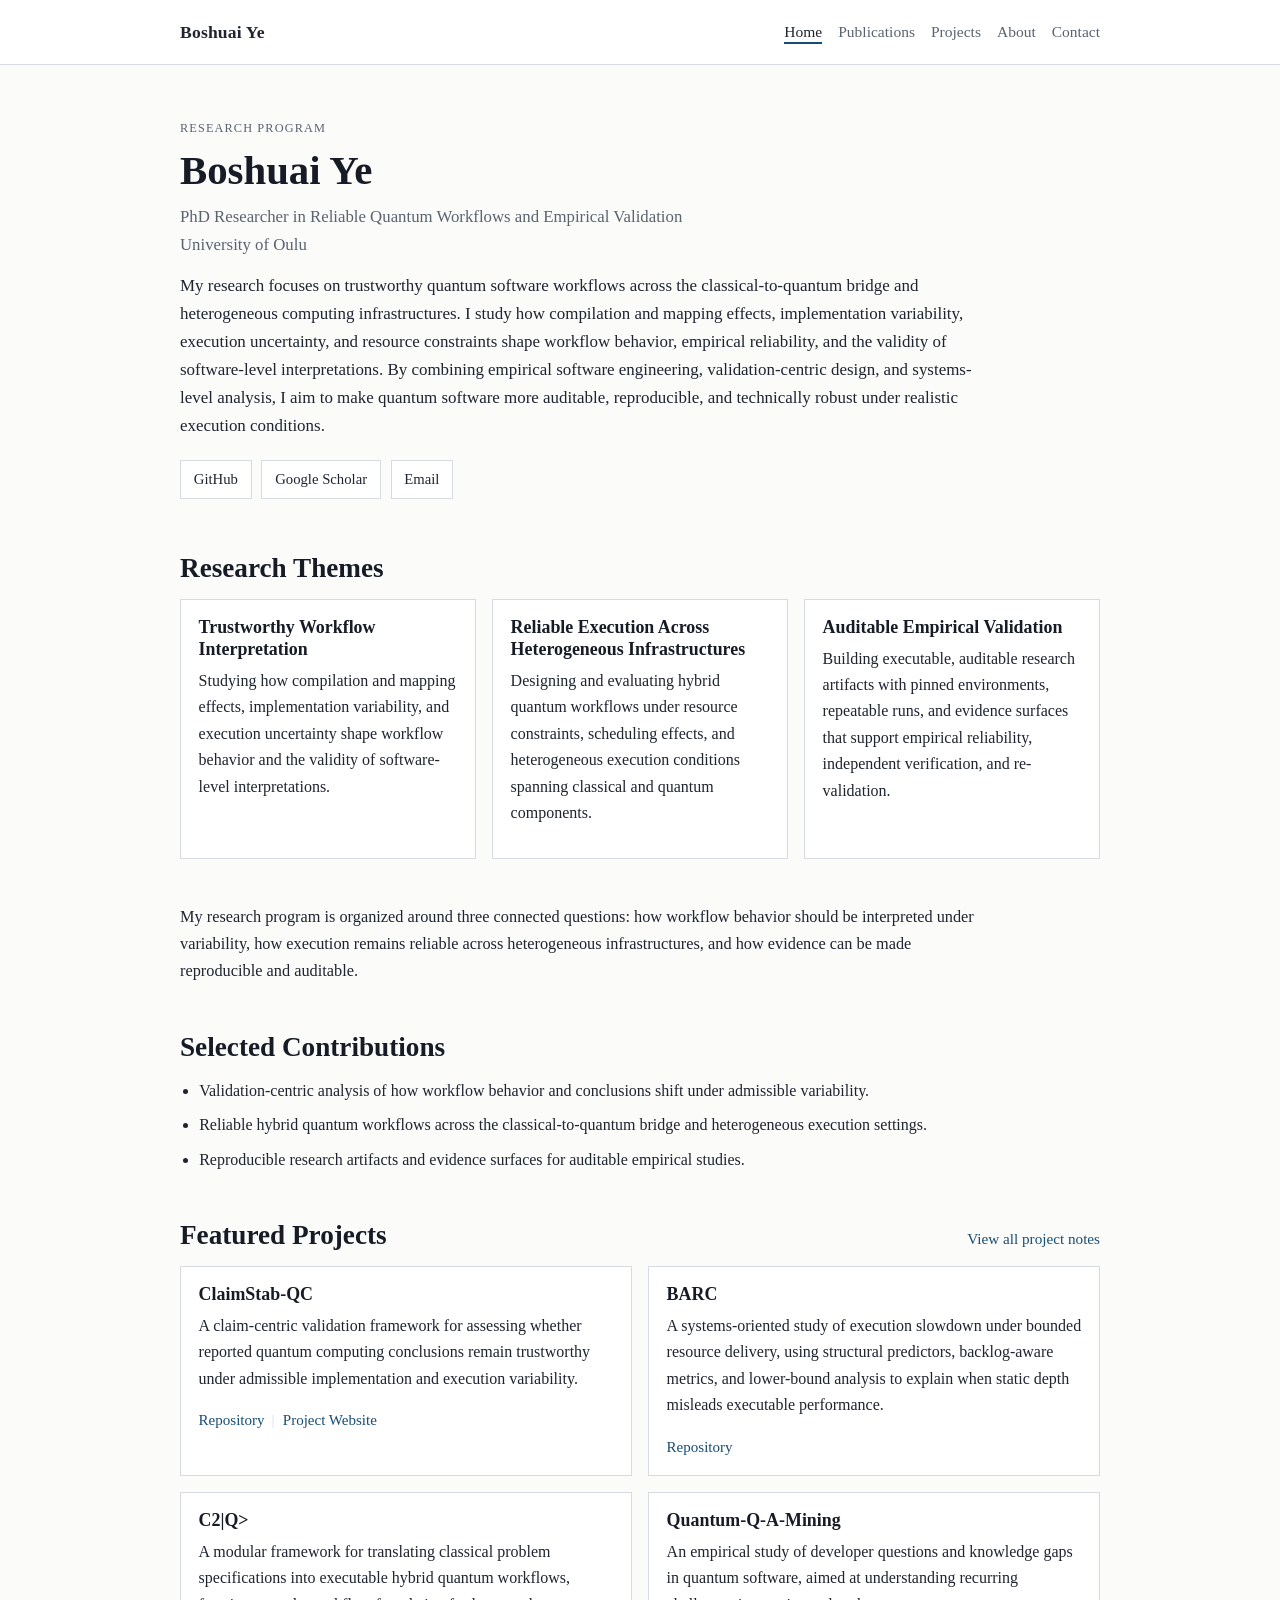
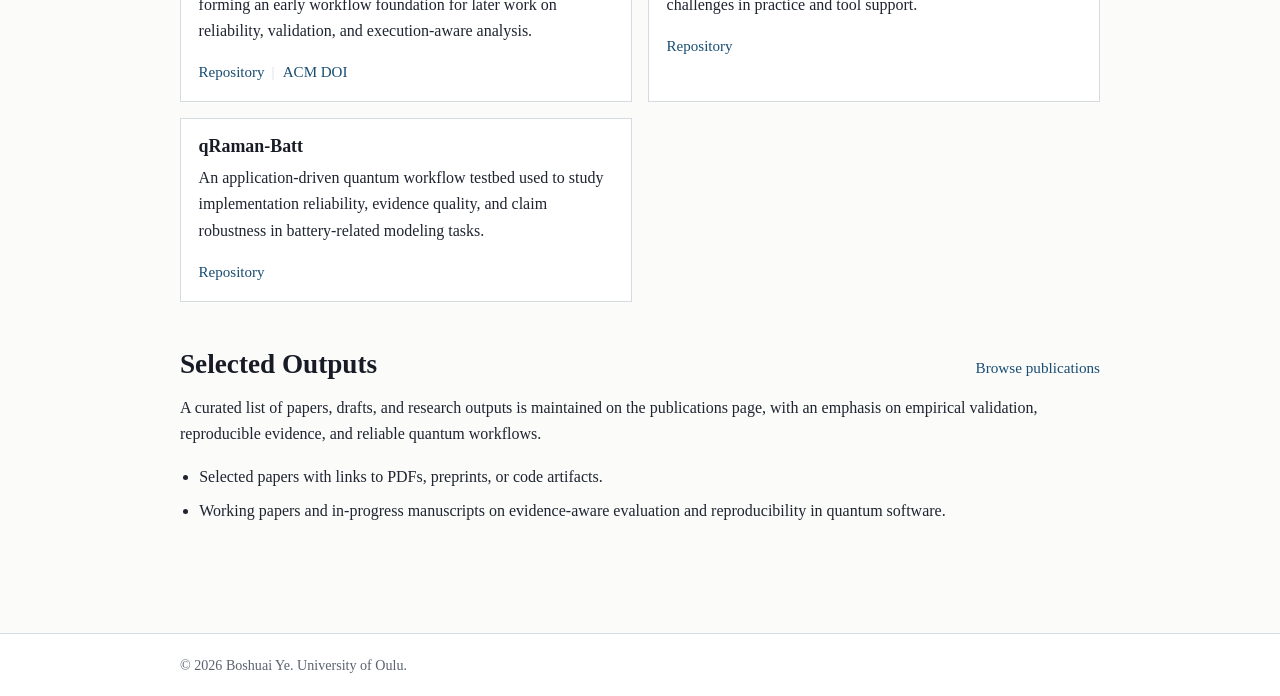
==== index.html @ e2b9b8e4 "Refine research profile and themes" ====
<!DOCTYPE html>
<html lang="en">
<head>
  <meta charset="UTF-8">
  <meta name="viewport" content="width=device-width, initial-scale=1.0">
  <title>Boshuai Ye | Reliable Quantum Workflows and Empirical Validation</title>
  <link rel="stylesheet" href="styles.css">
</head>
<body>
  <header class="site-header">
    <div class="container header-inner">
      <a class="site-name" href="index.html">Boshuai Ye</a>
      <nav aria-label="Main navigation">
        <ul class="nav-list">
          <li><a class="active" href="index.html" aria-current="page">Home</a></li>
          <li><a href="publications.html">Publications</a></li>
          <li><a href="projects.html">Projects</a></li>
          <li><a href="about.html">About</a></li>
          <li><a href="contact.html">Contact</a></li>
        </ul>
      </nav>
    </div>
  </header>

  <main class="container">
    <section class="hero">
      <p class="eyebrow">Research Program</p>
      <h1>Boshuai Ye</h1>
      <p class="subtitle">PhD Researcher in Reliable Quantum Workflows and Empirical Validation<br>University of Oulu</p>
      <p class="hero-intro">
        My research focuses on trustworthy quantum software workflows across the classical-to-quantum
        bridge and heterogeneous computing infrastructures. I study how compilation and mapping effects,
        implementation variability, execution uncertainty, and resource constraints shape workflow
        behavior, empirical reliability, and the validity of software-level interpretations. By combining
        empirical software engineering, validation-centric design, and systems-level analysis, I aim to
        make quantum software more auditable, reproducible, and technically robust under realistic
        execution conditions.
      </p>
      <div class="button-row">
        <a class="button-link" href="https://github.com/Bossy-Ye" target="_blank" rel="noopener noreferrer">GitHub</a>
        <a class="button-link" href="https://scholar.google.com/citations?user=jIF6lpkAAAAJ&amp;hl=en&amp;oi=ao" target="_blank" rel="noopener noreferrer">Google Scholar</a>
        <a class="button-link" href="mailto:boshuai.ye@oulu.fi">Email</a>
      </div>
    </section>

    <section class="section">
      <h2>Research Themes</h2>
      <div class="grid theme-grid">
        <article class="card">
          <h3>Trustworthy Workflow Interpretation</h3>
          <p>Studying how compilation and mapping effects, implementation variability, and execution uncertainty shape workflow behavior and the validity of software-level interpretations.</p>
        </article>
        <article class="card">
          <h3>Reliable Execution Across Heterogeneous Infrastructures</h3>
          <p>Designing and evaluating hybrid quantum workflows under resource constraints, scheduling effects, and heterogeneous execution conditions spanning classical and quantum components.</p>
        </article>
        <article class="card">
          <h3>Auditable Empirical Validation</h3>
          <p>Building executable, auditable research artifacts with pinned environments, repeatable runs, and evidence surfaces that support empirical reliability, independent verification, and re-validation.</p>
        </article>
      </div>
    </section>

    <section class="section">
      <p class="program-sentence">
        My research program is organized around three connected questions: how workflow behavior should be
        interpreted under variability, how execution remains reliable across heterogeneous infrastructures,
        and how evidence can be made reproducible and auditable.
      </p>
    </section>

    <section class="section">
      <h2>Selected Contributions</h2>
      <ul class="simple-list contribution-list">
        <li>Validation-centric analysis of how workflow behavior and conclusions shift under admissible variability.</li>
        <li>Reliable hybrid quantum workflows across the classical-to-quantum bridge and heterogeneous execution settings.</li>
        <li>Reproducible research artifacts and evidence surfaces for auditable empirical studies.</li>
      </ul>
    </section>

    <section class="section">
      <div class="section-head">
        <h2>Featured Projects</h2>
        <a class="text-link" href="projects.html">View all project notes</a>
      </div>
      <div class="grid two-col">
        <article class="card project-card">
          <h3>ClaimStab-QC</h3>
          <p>A claim-centric validation framework for assessing whether reported quantum computing conclusions remain trustworthy under admissible implementation and execution variability.</p>
          <p class="card-links">
            <a href="https://github.com/Bossy-Ye/ClaimStab-QC" target="_blank" rel="noopener noreferrer">Repository</a>
            <a href="https://bossy-ye.github.io/ClaimStab-QC/" target="_blank" rel="noopener noreferrer">Project Website</a>
          </p>
        </article>

        <article class="card project-card">
          <h3>BARC</h3>
          <p>A systems-oriented study of execution slowdown under bounded resource delivery, using structural predictors, backlog-aware metrics, and lower-bound analysis to explain when static depth misleads executable performance.</p>
          <p class="card-links">
            <a href="https://github.com/C2-Q/BARC" target="_blank" rel="noopener noreferrer">Repository</a>
          </p>
        </article>

        <article class="card project-card">
          <h3>C2|Q&gt;</h3>
          <p>A modular framework for translating classical problem specifications into executable hybrid quantum workflows, forming an early workflow foundation for later work on reliability, validation, and execution-aware analysis.</p>
          <p class="card-links">
            <a href="https://github.com/C2-Q/C2Q" target="_blank" rel="noopener noreferrer">Repository</a>
            <a href="https://dl.acm.org/doi/10.1145/3803018" target="_blank" rel="noopener noreferrer">ACM DOI</a>
          </p>
        </article>

        <article class="card project-card">
          <h3>Quantum-Q-A-Mining</h3>
          <p>An empirical study of developer questions and knowledge gaps in quantum software, aimed at understanding recurring challenges in practice and tool support.</p>
          <p class="card-links">
            <a href="https://github.com/Bossy-Ye/Quantum-Q-A-Mining" target="_blank" rel="noopener noreferrer">Repository</a>
          </p>
        </article>

        <article class="card project-card">
          <h3>qRaman-Batt</h3>
          <p>An application-driven quantum workflow testbed used to study implementation reliability, evidence quality, and claim robustness in battery-related modeling tasks.</p>
          <p class="card-links">
            <a href="https://github.com/Bossy-Ye/qRaman-Batt" target="_blank" rel="noopener noreferrer">Repository</a>
          </p>
        </article>
      </div>
    </section>

    <section class="section">
      <div class="section-head">
        <h2>Selected Outputs</h2>
        <a class="text-link" href="publications.html">Browse publications</a>
      </div>
      <p>
        A curated list of papers, drafts, and research outputs is maintained on the publications page, with an emphasis on empirical validation, reproducible evidence, and reliable quantum workflows.
      </p>
      <ul class="simple-list">
        <li>Selected papers with links to PDFs, preprints, or code artifacts.</li>
        <li>Working papers and in-progress manuscripts on evidence-aware evaluation and reproducibility in quantum software.</li>
      </ul>
    </section>
  </main>

  <footer class="site-footer">
    <div class="container">
      <p>&copy; <span id="year">2026</span> Boshuai Ye. University of Oulu.</p>
    </div>
  </footer>
</body>
</html>
---- styles.css ----
:root {
  --background: #fbfbfa;
  --surface: #ffffff;
  --text: #1f2430;
  --muted: #5b6270;
  --line: #d6dbe2;
  --accent: #184d73;
  --accent-soft: #edf3f7;
  --max-width: 920px;
}

*,
*::before,
*::after {
  box-sizing: border-box;
}

html {
  font-size: 16px;
}

body {
  margin: 0;
  font-family: "Palatino Linotype", "Book Antiqua", Palatino, "Times New Roman", serif;
  line-height: 1.65;
  color: var(--text);
  background: var(--background);
}

a {
  color: var(--accent);
  text-decoration: none;
}

a:hover,
a:focus-visible {
  text-decoration: underline;
}

.container {
  width: min(var(--max-width), calc(100% - 3rem));
  margin: 0 auto;
}

.site-header {
  border-bottom: 1px solid var(--line);
  background: var(--surface);
}

.header-inner {
  display: flex;
  align-items: center;
  justify-content: space-between;
  gap: 1rem;
  padding: 1.1rem 0;
}

.site-name {
  font-size: 1.1rem;
  font-weight: 600;
  color: var(--text);
  letter-spacing: 0.01em;
}

.site-name:hover,
.site-name:focus-visible {
  text-decoration: none;
  color: var(--accent);
}

.nav-list {
  display: flex;
  flex-wrap: wrap;
  list-style: none;
  margin: 0;
  padding: 0;
  gap: 1rem;
}

.nav-list a {
  color: var(--muted);
  font-size: 0.97rem;
  padding-bottom: 0.12rem;
  border-bottom: 2px solid transparent;
}

.nav-list a.active {
  color: var(--text);
  border-bottom-color: var(--accent);
}

main {
  padding: 3.3rem 0 4rem;
}

h1,
h2,
h3 {
  margin-top: 0;
  line-height: 1.25;
  color: #171b25;
}

h1 {
  font-size: clamp(2rem, 4vw, 2.55rem);
  margin-bottom: 0.35rem;
}

h2 {
  font-size: clamp(1.35rem, 2.5vw, 1.7rem);
  margin-bottom: 0.9rem;
}

h3 {
  font-size: 1.12rem;
  margin-bottom: 0.45rem;
}

p {
  margin: 0 0 1rem;
}

.hero {
  margin-bottom: 3.2rem;
}

.eyebrow {
  margin-bottom: 0.5rem;
  color: var(--muted);
  text-transform: uppercase;
  letter-spacing: 0.09em;
  font-size: 0.77rem;
}

.subtitle {
  color: var(--muted);
  font-size: 1.05rem;
  margin-bottom: 0.85rem;
}

.hero-intro {
  max-width: 50rem;
  font-size: 1.06rem;
}

.button-row {
  display: flex;
  flex-wrap: wrap;
  gap: 0.6rem;
  margin-top: 1.25rem;
}

.button-link {
  display: inline-block;
  border: 1px solid var(--line);
  color: var(--text);
  background: var(--surface);
  padding: 0.42rem 0.8rem;
  font-size: 0.92rem;
}

.button-link:hover,
.button-link:focus-visible {
  background: var(--accent-soft);
  text-decoration: none;
}

.section {
  margin-bottom: 2.8rem;
}

.section-head {
  display: flex;
  flex-wrap: wrap;
  gap: 0.8rem;
  justify-content: space-between;
  align-items: baseline;
}

.text-link {
  font-size: 0.95rem;
}

.grid {
  display: grid;
  gap: 1rem;
}

.two-col {
  grid-template-columns: repeat(2, minmax(0, 1fr));
}

.theme-grid {
  grid-template-columns: repeat(3, minmax(0, 1fr));
}

.card {
  border: 1px solid var(--line);
  background: var(--surface);
  padding: 1rem 1.1rem;
}

.tag {
  margin-bottom: 0.35rem;
  color: var(--muted);
  text-transform: uppercase;
  letter-spacing: 0.08em;
  font-size: 0.72rem;
}

.card-links {
  margin-bottom: 0;
  font-size: 0.94rem;
}

.card-links a + a::before {
  content: " | ";
  color: var(--line);
  margin: 0 0.28rem 0 0.2rem;
}

.simple-list {
  margin: 0;
  padding-left: 1.2rem;
}

.simple-list li {
  margin-bottom: 0.5rem;
}

.contribution-list {
  max-width: 48rem;
}

.program-sentence {
  max-width: 50rem;
  font-size: 1.02rem;
  color: var(--text);
}

.paper-section {
  margin-bottom: 2.3rem;
}

.paper-list {
  list-style: none;
  margin: 0;
  padding: 0;
}

.paper-list li {
  border-left: 2px solid var(--line);
  padding-left: 0.9rem;
  margin-bottom: 1rem;
}

.paper-meta {
  color: var(--muted);
  font-size: 0.95rem;
}

.keyword-list {
  display: flex;
  flex-wrap: wrap;
  gap: 0.5rem;
  padding: 0;
  margin: 0;
  list-style: none;
}

.keyword-list li {
  border: 1px solid var(--line);
  background: var(--surface);
  padding: 0.24rem 0.55rem;
  color: var(--muted);
  font-size: 0.88rem;
}

.contact-list {
  list-style: none;
  margin: 0;
  padding: 0;
}

.contact-list li {
  border-bottom: 1px solid var(--line);
  padding: 0.65rem 0;
}

.contact-label {
  display: inline-block;
  min-width: 8rem;
  color: var(--muted);
}

.site-footer {
  border-top: 1px solid var(--line);
  padding: 1.2rem 0;
  background: var(--surface);
}

.site-footer p {
  margin: 0;
  color: var(--muted);
  font-size: 0.88rem;
}

@media (max-width: 720px) {
  .container {
    width: min(var(--max-width), calc(100% - 2rem));
  }

  .header-inner {
    align-items: flex-start;
    flex-direction: column;
  }

  .two-col {
    grid-template-columns: 1fr;
  }

  .theme-grid {
    grid-template-columns: 1fr;
  }

  main {
    padding-top: 2.4rem;
  }
}
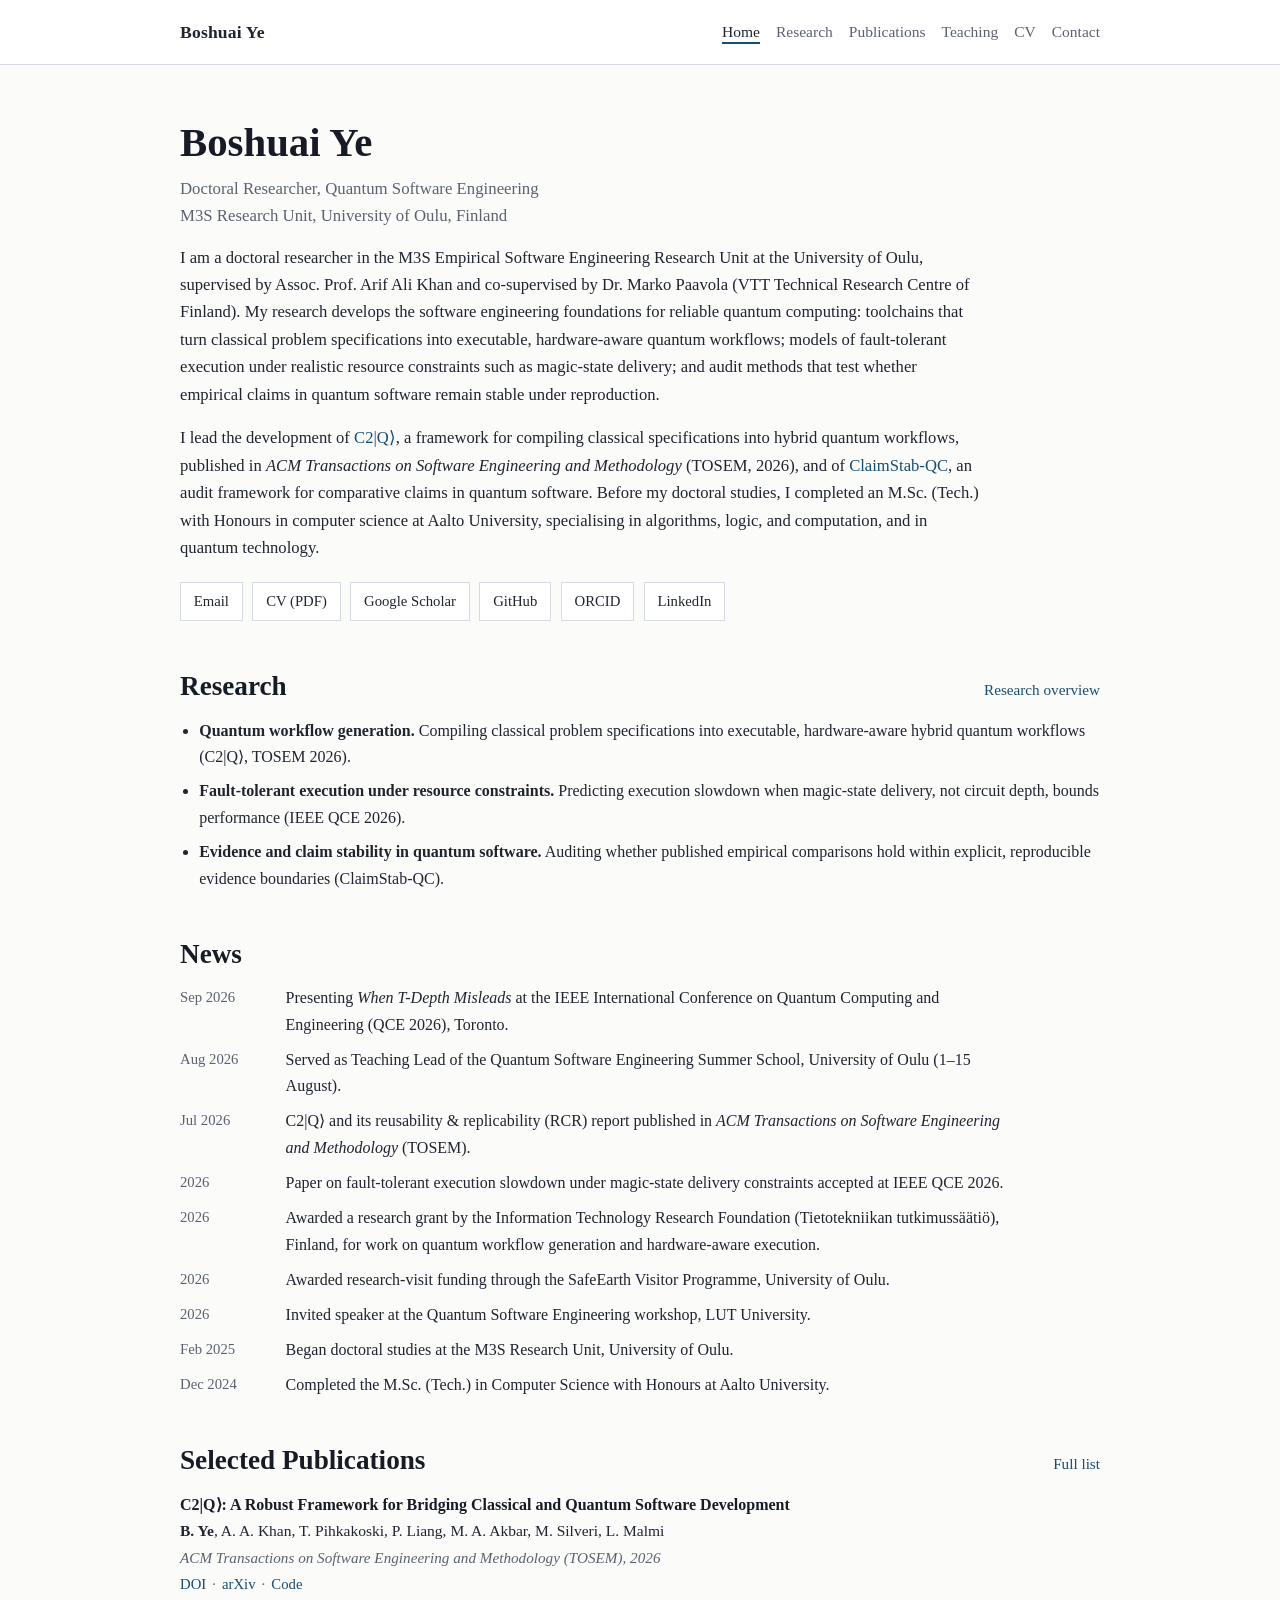
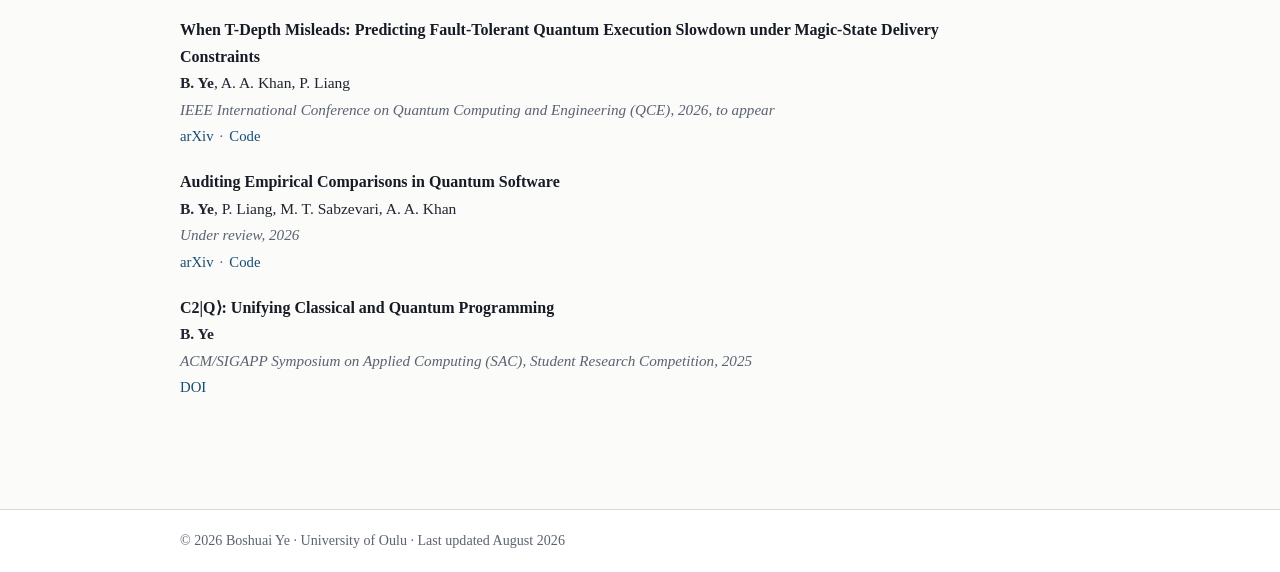
==== commit 1c2fc8bd: "Revise site into academic profile aligned with August 2026 CV - Restructure into Home, Research, Pub" ====
--- a/index.html
+++ b/index.html
@@ -3,8 +3,36 @@
 <head>
   <meta charset="UTF-8">
   <meta name="viewport" content="width=device-width, initial-scale=1.0">
-  <title>Boshuai Ye | Reliable Quantum Workflows and Empirical Validation</title>
+  <title>Boshuai Ye — Quantum Software Engineering, University of Oulu</title>
+  <meta name="description" content="Boshuai Ye is a doctoral researcher in quantum software engineering at the M3S Research Unit, University of Oulu. He works on quantum workflow toolchains, fault-tolerant execution under resource constraints, and empirical claim validation in quantum software.">
+  <link rel="canonical" href="https://bossy-ye.github.io/">
+  <link rel="icon" href="data:image/svg+xml,%3Csvg xmlns='http://www.w3.org/2000/svg' viewBox='0 0 64 64'%3E%3Crect width='64' height='64' rx='10' fill='%23184d73'/%3E%3Ctext x='32' y='43' font-family='Georgia, serif' font-size='28' fill='%23ffffff' text-anchor='middle'%3EBY%3C/text%3E%3C/svg%3E">
+  <meta property="og:title" content="Boshuai Ye — Quantum Software Engineering">
+  <meta property="og:description" content="Doctoral researcher at the University of Oulu working on reliable quantum software workflows, fault-tolerant execution, and empirical claim validation.">
+  <meta property="og:url" content="https://bossy-ye.github.io/">
+  <meta property="og:type" content="profile">
   <link rel="stylesheet" href="styles.css">
+  <script type="application/ld+json">
+  {
+    "@context": "https://schema.org",
+    "@type": "Person",
+    "name": "Boshuai Ye",
+    "jobTitle": "Doctoral Researcher",
+    "affiliation": {
+      "@type": "CollegeOrUniversity",
+      "name": "University of Oulu"
+    },
+    "url": "https://bossy-ye.github.io/",
+    "email": "mailto:boshuai.ye@oulu.fi",
+    "sameAs": [
+      "https://scholar.google.com/citations?user=jIF6lpkAAAAJ",
+      "https://github.com/Bossy-Ye",
+      "https://orcid.org/0009-0000-3480-1234",
+      "https://www.linkedin.com/in/boshuai-ye-b0a739298/",
+      "https://www.researchgate.net/profile/Boshuai-Ye-2"
+    ]
+  }
+  </script>
 </head>
 <body>
   <header class="site-header">
@@ -13,9 +41,10 @@
       <nav aria-label="Main navigation">
         <ul class="nav-list">
           <li><a class="active" href="index.html" aria-current="page">Home</a></li>
+          <li><a href="research.html">Research</a></li>
           <li><a href="publications.html">Publications</a></li>
-          <li><a href="projects.html">Projects</a></li>
-          <li><a href="about.html">About</a></li>
+          <li><a href="teaching.html">Teaching</a></li>
+          <li><a href="cv.html">CV</a></li>
           <li><a href="contact.html">Contact</a></li>
         </ul>
       </nav>
@@ -24,128 +53,120 @@
 
   <main class="container">
     <section class="hero">
-      <p class="eyebrow">Research Program</p>
-      <h1>Boshuai Ye</h1>
-      <p class="subtitle">PhD Researcher in Reliable Quantum Workflows and Empirical Validation<br>University of Oulu</p>
-      <p class="hero-intro">
-        My research focuses on trustworthy quantum software workflows across the classical-to-quantum
-        bridge and heterogeneous computing infrastructures. I study how compilation and mapping effects,
-        implementation variability, execution uncertainty, and resource constraints shape workflow
-        behavior, empirical reliability, and the validity of software-level interpretations. By combining
-        empirical software engineering, validation-centric design, and systems-level analysis, I aim to
-        make quantum software more auditable, reproducible, and technically robust under realistic
-        execution conditions.
-      </p>
-      <div class="button-row">
-        <a class="button-link" href="https://github.com/Bossy-Ye" target="_blank" rel="noopener noreferrer">GitHub</a>
-        <a class="button-link" href="https://scholar.google.com/citations?user=jIF6lpkAAAAJ&amp;hl=en&amp;oi=ao" target="_blank" rel="noopener noreferrer">Google Scholar</a>
-        <a class="button-link" href="mailto:boshuai.ye@oulu.fi">Email</a>
+      <div class="hero-flex">
+        <!-- To add a portrait: place a photo at assets/portrait.jpg and uncomment the line below. -->
+        <!-- <img class="portrait" src="assets/portrait.jpg" alt="Portrait of Boshuai Ye" width="180" height="220"> -->
+        <div class="hero-text">
+          <h1>Boshuai Ye</h1>
+          <p class="subtitle">Doctoral Researcher, Quantum Software Engineering<br>
+          M3S Research Unit, University of Oulu, Finland</p>
+          <p class="hero-intro">
+            I am a doctoral researcher in the M3S Empirical Software Engineering Research Unit at the
+            University of Oulu, supervised by Assoc. Prof. Arif Ali Khan and co-supervised by
+            Dr. Marko Paavola (VTT Technical Research Centre of Finland). My research develops the
+            software engineering foundations for reliable quantum computing: toolchains that turn
+            classical problem specifications into executable, hardware-aware quantum workflows;
+            models of fault-tolerant execution under realistic resource constraints such as
+            magic-state delivery; and audit methods that test whether empirical claims in quantum
+            software remain stable under reproduction.
+          </p>
+          <p class="hero-intro">
+            I lead the development of <a href="https://github.com/C2-Q/C2Q" target="_blank" rel="noopener noreferrer">C2|Q⟩</a>,
+            a framework for compiling classical specifications into hybrid quantum workflows, published in
+            <em>ACM Transactions on Software Engineering and Methodology</em> (TOSEM, 2026), and of
+            <a href="https://github.com/Bossy-Ye/ClaimStab-QC" target="_blank" rel="noopener noreferrer">ClaimStab-QC</a>,
+            an audit framework for comparative claims in quantum software. Before my doctoral studies,
+            I completed an M.Sc. (Tech.) with Honours in computer science at Aalto University,
+            specialising in algorithms, logic, and computation, and in quantum technology.
+          </p>
+          <div class="button-row">
+            <a class="button-link" href="mailto:boshuai.ye@oulu.fi">Email</a>
+            <a class="button-link" href="assets/boshuai-ye-cv.pdf">CV (PDF)</a>
+            <a class="button-link" href="https://scholar.google.com/citations?user=jIF6lpkAAAAJ" target="_blank" rel="noopener noreferrer">Google Scholar</a>
+            <a class="button-link" href="https://github.com/Bossy-Ye" target="_blank" rel="noopener noreferrer">GitHub</a>
+            <a class="button-link" href="https://orcid.org/0009-0000-3480-1234" target="_blank" rel="noopener noreferrer">ORCID</a>
+            <a class="button-link" href="https://www.linkedin.com/in/boshuai-ye-b0a739298/" target="_blank" rel="noopener noreferrer">LinkedIn</a>
+          </div>
+        </div>
       </div>
     </section>
 
     <section class="section">
-      <h2>Research Themes</h2>
-      <div class="grid theme-grid">
-        <article class="card">
-          <h3>Trustworthy Workflow Interpretation</h3>
-          <p>Studying how compilation and mapping effects, implementation variability, and execution uncertainty shape workflow behavior and the validity of software-level interpretations.</p>
-        </article>
-        <article class="card">
-          <h3>Reliable Execution Across Heterogeneous Infrastructures</h3>
-          <p>Designing and evaluating hybrid quantum workflows under resource constraints, scheduling effects, and heterogeneous execution conditions spanning classical and quantum components.</p>
-        </article>
-        <article class="card">
-          <h3>Auditable Empirical Validation</h3>
-          <p>Building executable, auditable research artifacts with pinned environments, repeatable runs, and evidence surfaces that support empirical reliability, independent verification, and re-validation.</p>
-        </article>
+      <div class="section-head">
+        <h2>Research</h2>
+        <a class="text-link" href="research.html">Research overview</a>
       </div>
+      <ul class="simple-list">
+        <li><strong>Quantum workflow generation.</strong> Compiling classical problem specifications into executable, hardware-aware hybrid quantum workflows (C2|Q⟩, TOSEM 2026).</li>
+        <li><strong>Fault-tolerant execution under resource constraints.</strong> Predicting execution slowdown when magic-state delivery, not circuit depth, bounds performance (IEEE QCE 2026).</li>
+        <li><strong>Evidence and claim stability in quantum software.</strong> Auditing whether published empirical comparisons hold within explicit, reproducible evidence boundaries (ClaimStab-QC).</li>
+      </ul>
     </section>
 
     <section class="section">
-      <p class="program-sentence">
-        My research program is organized around three connected questions: how workflow behavior should be
-        interpreted under variability, how execution remains reliable across heterogeneous infrastructures,
-        and how evidence can be made reproducible and auditable.
-      </p>
-    </section>
-
-    <section class="section">
-      <h2>Selected Contributions</h2>
-      <ul class="simple-list contribution-list">
-        <li>Validation-centric analysis of how workflow behavior and conclusions shift under admissible variability.</li>
-        <li>Reliable hybrid quantum workflows across the classical-to-quantum bridge and heterogeneous execution settings.</li>
-        <li>Reproducible research artifacts and evidence surfaces for auditable empirical studies.</li>
+      <h2>News</h2>
+      <ul class="news-list">
+        <li><span class="news-date">Sep 2026</span> Presenting <em>When T-Depth Misleads</em> at the IEEE International Conference on Quantum Computing and Engineering (QCE 2026), Toronto.</li>
+        <li><span class="news-date">Aug 2026</span> Served as Teaching Lead of the Quantum Software Engineering Summer School, University of Oulu (1–15 August).</li>
+        <li><span class="news-date">Jul 2026</span> C2|Q⟩ and its reusability &amp; replicability (RCR) report published in <em>ACM Transactions on Software Engineering and Methodology</em> (TOSEM).</li>
+        <li><span class="news-date">2026</span> Paper on fault-tolerant execution slowdown under magic-state delivery constraints accepted at IEEE QCE 2026.</li>
+        <li><span class="news-date">2026</span> Awarded a research grant by the Information Technology Research Foundation (Tietotekniikan tutkimussäätiö), Finland, for work on quantum workflow generation and hardware-aware execution.</li>
+        <li><span class="news-date">2026</span> Awarded research-visit funding through the SafeEarth Visitor Programme, University of Oulu.</li>
+        <li><span class="news-date">2026</span> Invited speaker at the Quantum Software Engineering workshop, LUT University.</li>
+        <li><span class="news-date">Feb 2025</span> Began doctoral studies at the M3S Research Unit, University of Oulu.</li>
+        <li><span class="news-date">Dec 2024</span> Completed the M.Sc. (Tech.) in Computer Science with Honours at Aalto University.</li>
       </ul>
     </section>
 
     <section class="section">
       <div class="section-head">
-        <h2>Featured Projects</h2>
-        <a class="text-link" href="projects.html">View all project notes</a>
+        <h2>Selected Publications</h2>
+        <a class="text-link" href="publications.html">Full list</a>
       </div>
-      <div class="grid two-col">
-        <article class="card project-card">
-          <h3>ClaimStab-QC</h3>
-          <p>A claim-centric validation framework for assessing whether reported quantum computing conclusions remain trustworthy under admissible implementation and execution variability.</p>
-          <p class="card-links">
-            <a href="https://github.com/Bossy-Ye/ClaimStab-QC" target="_blank" rel="noopener noreferrer">Repository</a>
-            <a href="https://bossy-ye.github.io/ClaimStab-QC/" target="_blank" rel="noopener noreferrer">Project Website</a>
-          </p>
-        </article>
-
-        <article class="card project-card">
-          <h3>BARC</h3>
-          <p>A systems-oriented study of execution slowdown under bounded resource delivery, using structural predictors, backlog-aware metrics, and lower-bound analysis to explain when static depth misleads executable performance.</p>
-          <p class="card-links">
-            <a href="https://github.com/C2-Q/BARC" target="_blank" rel="noopener noreferrer">Repository</a>
-          </p>
-        </article>
-
-        <article class="card project-card">
-          <h3>C2|Q&gt;</h3>
-          <p>A modular framework for translating classical problem specifications into executable hybrid quantum workflows, forming an early workflow foundation for later work on reliability, validation, and execution-aware analysis.</p>
-          <p class="card-links">
-            <a href="https://github.com/C2-Q/C2Q" target="_blank" rel="noopener noreferrer">Repository</a>
-            <a href="https://dl.acm.org/doi/10.1145/3803018" target="_blank" rel="noopener noreferrer">ACM DOI</a>
-          </p>
-        </article>
-
-        <article class="card project-card">
-          <h3>Quantum-Q-A-Mining</h3>
-          <p>An empirical study of developer questions and knowledge gaps in quantum software, aimed at understanding recurring challenges in practice and tool support.</p>
-          <p class="card-links">
-            <a href="https://github.com/Bossy-Ye/Quantum-Q-A-Mining" target="_blank" rel="noopener noreferrer">Repository</a>
-          </p>
-        </article>
-
-        <article class="card project-card">
-          <h3>qRaman-Batt</h3>
-          <p>An application-driven quantum workflow testbed used to study implementation reliability, evidence quality, and claim robustness in battery-related modeling tasks.</p>
-          <p class="card-links">
-            <a href="https://github.com/Bossy-Ye/qRaman-Batt" target="_blank" rel="noopener noreferrer">Repository</a>
-          </p>
-        </article>
-      </div>
-    </section>
-
-    <section class="section">
-      <div class="section-head">
-        <h2>Selected Outputs</h2>
-        <a class="text-link" href="publications.html">Browse publications</a>
-      </div>
-      <p>
-        A curated list of papers, drafts, and research outputs is maintained on the publications page, with an emphasis on empirical validation, reproducible evidence, and reliable quantum workflows.
-      </p>
-      <ul class="simple-list">
-        <li>Selected papers with links to PDFs, preprints, or code artifacts.</li>
-        <li>Working papers and in-progress manuscripts on evidence-aware evaluation and reproducibility in quantum software.</li>
+      <ul class="pub-list">
+        <li>
+          <span class="pub-title">C2|Q⟩: A Robust Framework for Bridging Classical and Quantum Software Development</span><br>
+          <span class="pub-authors"><strong>B. Ye</strong>, A. A. Khan, T. Pihkakoski, P. Liang, M. A. Akbar, M. Silveri, L. Malmi</span><br>
+          <span class="pub-venue">ACM Transactions on Software Engineering and Methodology (TOSEM), 2026</span><br>
+          <span class="pub-links">
+            <a href="https://doi.org/10.1145/3803018" target="_blank" rel="noopener noreferrer">DOI</a>
+            <a href="https://arxiv.org/abs/2510.02854" target="_blank" rel="noopener noreferrer">arXiv</a>
+            <a href="https://github.com/C2-Q/C2Q" target="_blank" rel="noopener noreferrer">Code</a>
+          </span>
+        </li>
+        <li>
+          <span class="pub-title">When T-Depth Misleads: Predicting Fault-Tolerant Quantum Execution Slowdown under Magic-State Delivery Constraints</span><br>
+          <span class="pub-authors"><strong>B. Ye</strong>, A. A. Khan, P. Liang</span><br>
+          <span class="pub-venue">IEEE International Conference on Quantum Computing and Engineering (QCE), 2026, to appear</span><br>
+          <span class="pub-links">
+            <a href="https://arxiv.org/abs/2604.11409" target="_blank" rel="noopener noreferrer">arXiv</a>
+            <a href="https://github.com/C2-Q/BARC" target="_blank" rel="noopener noreferrer">Code</a>
+          </span>
+        </li>
+        <li>
+          <span class="pub-title">Auditing Empirical Comparisons in Quantum Software</span><br>
+          <span class="pub-authors"><strong>B. Ye</strong>, P. Liang, M. T. Sabzevari, A. A. Khan</span><br>
+          <span class="pub-venue">Under review, 2026</span><br>
+          <span class="pub-links">
+            <a href="https://arxiv.org/abs/2607.00516" target="_blank" rel="noopener noreferrer">arXiv</a>
+            <a href="https://github.com/Bossy-Ye/ClaimStab-QC" target="_blank" rel="noopener noreferrer">Code</a>
+          </span>
+        </li>
+        <li>
+          <span class="pub-title">C2|Q⟩: Unifying Classical and Quantum Programming</span><br>
+          <span class="pub-authors"><strong>B. Ye</strong></span><br>
+          <span class="pub-venue">ACM/SIGAPP Symposium on Applied Computing (SAC), Student Research Competition, 2025</span><br>
+          <span class="pub-links">
+            <a href="https://doi.org/10.1145/3672608.3707991" target="_blank" rel="noopener noreferrer">DOI</a>
+          </span>
+        </li>
       </ul>
     </section>
   </main>
 
   <footer class="site-footer">
     <div class="container">
-      <p>&copy; <span id="year">2026</span> Boshuai Ye. University of Oulu.</p>
+      <p>© 2026 Boshuai Ye · University of Oulu · Last updated August 2026</p>
     </div>
   </footer>
 </body>
--- a/styles.css
+++ b/styles.css
@@ -21,7 +21,7 @@
 
 body {
   margin: 0;
-  font-family: "Palatino Linotype", "Book Antiqua", Palatino, "Times New Roman", serif;
+  font-family: "Palatino Linotype", "Book Antiqua", Palatino, Georgia, "Times New Roman", serif;
   line-height: 1.65;
   color: var(--text);
   background: var(--background);
@@ -121,15 +121,20 @@
 }
 
 .hero {
-  margin-bottom: 3.2rem;
-}
-
-.eyebrow {
-  margin-bottom: 0.5rem;
-  color: var(--muted);
-  text-transform: uppercase;
-  letter-spacing: 0.09em;
-  font-size: 0.77rem;
+  margin-bottom: 3rem;
+}
+
+.hero-flex {
+  display: flex;
+  gap: 2rem;
+  align-items: flex-start;
+}
+
+.portrait {
+  flex-shrink: 0;
+  width: 180px;
+  height: auto;
+  border: 1px solid var(--line);
 }
 
 .subtitle {
@@ -140,7 +145,12 @@
 
 .hero-intro {
   max-width: 50rem;
-  font-size: 1.06rem;
+  font-size: 1.04rem;
+}
+
+.lead {
+  max-width: 50rem;
+  font-size: 1.04rem;
 }
 
 .button-row {
@@ -190,32 +200,20 @@
   grid-template-columns: repeat(2, minmax(0, 1fr));
 }
 
-.theme-grid {
-  grid-template-columns: repeat(3, minmax(0, 1fr));
-}
-
 .card {
   border: 1px solid var(--line);
   background: var(--surface);
   padding: 1rem 1.1rem;
 }
 
-.tag {
-  margin-bottom: 0.35rem;
-  color: var(--muted);
-  text-transform: uppercase;
-  letter-spacing: 0.08em;
-  font-size: 0.72rem;
-}
-
 .card-links {
   margin-bottom: 0;
   font-size: 0.94rem;
 }
 
 .card-links a + a::before {
-  content: " | ";
-  color: var(--line);
+  content: " · ";
+  color: var(--muted);
   margin: 0 0.28rem 0 0.2rem;
 }
 
@@ -228,35 +226,98 @@
   margin-bottom: 0.5rem;
 }
 
-.contribution-list {
-  max-width: 48rem;
-}
-
-.program-sentence {
-  max-width: 50rem;
-  font-size: 1.02rem;
-  color: var(--text);
-}
-
-.paper-section {
-  margin-bottom: 2.3rem;
-}
-
-.paper-list {
-  list-style: none;
-  margin: 0;
-  padding: 0;
-}
-
-.paper-list li {
-  border-left: 2px solid var(--line);
-  padding-left: 0.9rem;
-  margin-bottom: 1rem;
-}
-
-.paper-meta {
+/* News */
+
+.news-list {
+  list-style: none;
+  margin: 0;
+  padding: 0;
+  max-width: 52rem;
+}
+
+.news-list li {
+  margin-bottom: 0.55rem;
+  padding-left: 6.6rem;
+  position: relative;
+}
+
+.news-date {
+  position: absolute;
+  left: 0;
+  top: 0;
+  color: var(--muted);
+  font-size: 0.92rem;
+  white-space: nowrap;
+}
+
+/* Publications */
+
+.pub-list {
+  list-style: none;
+  margin: 0;
+  padding: 0;
+}
+
+.pub-list li {
+  margin-bottom: 1.25rem;
+  max-width: 52rem;
+}
+
+.pub-title {
+  font-weight: 600;
+  color: #171b25;
+}
+
+.pub-authors {
+  font-size: 0.97rem;
+}
+
+.pub-venue {
+  font-style: italic;
   color: var(--muted);
   font-size: 0.95rem;
+}
+
+.pub-links {
+  font-size: 0.92rem;
+}
+
+.pub-links a {
+  margin-right: 0.15rem;
+}
+
+.pub-links a + a::before {
+  content: "· ";
+  color: var(--muted);
+  margin-right: 0.15rem;
+}
+
+.pub-note {
+  margin: 0.3rem 0 0;
+  font-size: 0.92rem;
+  color: var(--muted);
+}
+
+/* CV rows */
+
+.cv-list {
+  list-style: none;
+  margin: 0;
+  padding: 0;
+}
+
+.cv-row {
+  display: grid;
+  grid-template-columns: 8rem minmax(0, 1fr);
+  gap: 0.4rem 1.2rem;
+  margin-bottom: 0.9rem;
+  max-width: 52rem;
+}
+
+.cv-date {
+  color: var(--muted);
+  font-size: 0.95rem;
+  white-space: nowrap;
 }
 
 .keyword-list {
@@ -315,12 +376,26 @@
     flex-direction: column;
   }
 
+  .hero-flex {
+    flex-direction: column;
+  }
+
   .two-col {
     grid-template-columns: 1fr;
   }
 
-  .theme-grid {
+  .news-list li {
+    padding-left: 0;
+  }
+
+  .news-date {
+    position: static;
+    display: block;
+  }
+
+  .cv-row {
     grid-template-columns: 1fr;
+    gap: 0.1rem;
   }
 
   main {
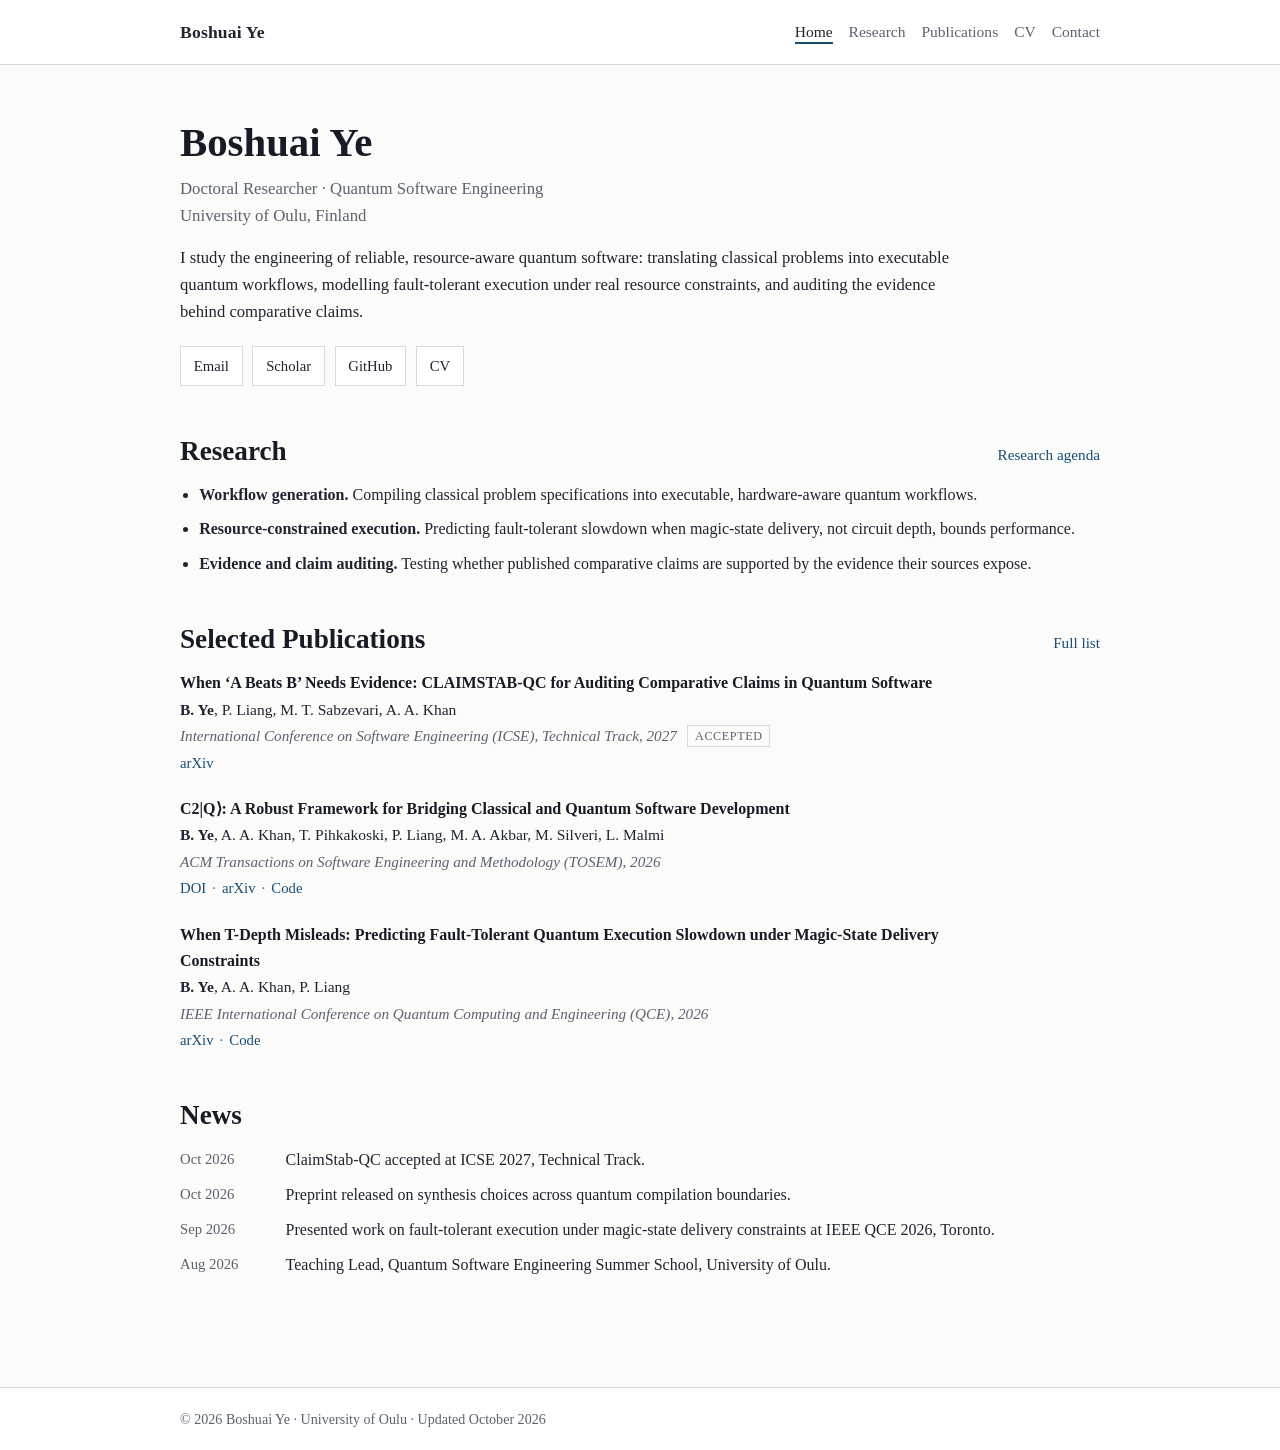
==== commit aad7aee4: "Correct and reduce site content; add link checking Factual corrections: - Add accepted ICSE 2027 pap" ====
--- a/index.html
+++ b/index.html
@@ -4,11 +4,11 @@
   <meta charset="UTF-8">
   <meta name="viewport" content="width=device-width, initial-scale=1.0">
   <title>Boshuai Ye — Quantum Software Engineering, University of Oulu</title>
-  <meta name="description" content="Boshuai Ye is a doctoral researcher in quantum software engineering at the M3S Research Unit, University of Oulu. He works on quantum workflow toolchains, fault-tolerant execution under resource constraints, and empirical claim validation in quantum software.">
+  <meta name="description" content="Boshuai Ye is a doctoral researcher in quantum software engineering at the University of Oulu, working on reliable, resource-aware quantum software systems: workflow generation, fault-tolerant execution under resource constraints, and auditing empirical claims.">
   <link rel="canonical" href="https://bossy-ye.github.io/">
   <link rel="icon" href="data:image/svg+xml,%3Csvg xmlns='http://www.w3.org/2000/svg' viewBox='0 0 64 64'%3E%3Crect width='64' height='64' rx='10' fill='%23184d73'/%3E%3Ctext x='32' y='43' font-family='Georgia, serif' font-size='28' fill='%23ffffff' text-anchor='middle'%3EBY%3C/text%3E%3C/svg%3E">
   <meta property="og:title" content="Boshuai Ye — Quantum Software Engineering">
-  <meta property="og:description" content="Doctoral researcher at the University of Oulu working on reliable quantum software workflows, fault-tolerant execution, and empirical claim validation.">
+  <meta property="og:description" content="Doctoral researcher at the University of Oulu working on reliable, resource-aware quantum software systems.">
   <meta property="og:url" content="https://bossy-ye.github.io/">
   <meta property="og:type" content="profile">
   <link rel="stylesheet" href="styles.css">
@@ -28,8 +28,7 @@
       "https://scholar.google.com/citations?user=jIF6lpkAAAAJ",
       "https://github.com/Bossy-Ye",
       "https://orcid.org/0009-0000-3480-1234",
-      "https://www.linkedin.com/in/boshuai-ye-b0a739298/",
-      "https://www.researchgate.net/profile/Boshuai-Ye-2"
+      "https://www.linkedin.com/in/boshuai-ye-b0a739298/"
     ]
   }
   </script>
@@ -43,7 +42,6 @@
           <li><a class="active" href="index.html" aria-current="page">Home</a></li>
           <li><a href="research.html">Research</a></li>
           <li><a href="publications.html">Publications</a></li>
-          <li><a href="teaching.html">Teaching</a></li>
           <li><a href="cv.html">CV</a></li>
           <li><a href="contact.html">Contact</a></li>
         </ul>
@@ -53,68 +51,31 @@
 
   <main class="container">
     <section class="hero">
-      <div class="hero-flex">
-        <!-- To add a portrait: place a photo at assets/portrait.jpg and uncomment the line below. -->
-        <!-- <img class="portrait" src="assets/portrait.jpg" alt="Portrait of Boshuai Ye" width="180" height="220"> -->
-        <div class="hero-text">
-          <h1>Boshuai Ye</h1>
-          <p class="subtitle">Doctoral Researcher, Quantum Software Engineering<br>
-          M3S Research Unit, University of Oulu, Finland</p>
-          <p class="hero-intro">
-            I am a doctoral researcher in the M3S Empirical Software Engineering Research Unit at the
-            University of Oulu, supervised by Assoc. Prof. Arif Ali Khan and co-supervised by
-            Dr. Marko Paavola (VTT Technical Research Centre of Finland). My research develops the
-            software engineering foundations for reliable quantum computing: toolchains that turn
-            classical problem specifications into executable, hardware-aware quantum workflows;
-            models of fault-tolerant execution under realistic resource constraints such as
-            magic-state delivery; and audit methods that test whether empirical claims in quantum
-            software remain stable under reproduction.
-          </p>
-          <p class="hero-intro">
-            I lead the development of <a href="https://github.com/C2-Q/C2Q" target="_blank" rel="noopener noreferrer">C2|Q⟩</a>,
-            a framework for compiling classical specifications into hybrid quantum workflows, published in
-            <em>ACM Transactions on Software Engineering and Methodology</em> (TOSEM, 2026), and of
-            <a href="https://github.com/Bossy-Ye/ClaimStab-QC" target="_blank" rel="noopener noreferrer">ClaimStab-QC</a>,
-            an audit framework for comparative claims in quantum software. Before my doctoral studies,
-            I completed an M.Sc. (Tech.) with Honours in computer science at Aalto University,
-            specialising in algorithms, logic, and computation, and in quantum technology.
-          </p>
-          <div class="button-row">
-            <a class="button-link" href="mailto:boshuai.ye@oulu.fi">Email</a>
-            <a class="button-link" href="assets/boshuai-ye-cv.pdf">CV (PDF)</a>
-            <a class="button-link" href="https://scholar.google.com/citations?user=jIF6lpkAAAAJ" target="_blank" rel="noopener noreferrer">Google Scholar</a>
-            <a class="button-link" href="https://github.com/Bossy-Ye" target="_blank" rel="noopener noreferrer">GitHub</a>
-            <a class="button-link" href="https://orcid.org/0009-0000-3480-1234" target="_blank" rel="noopener noreferrer">ORCID</a>
-            <a class="button-link" href="https://www.linkedin.com/in/boshuai-ye-b0a739298/" target="_blank" rel="noopener noreferrer">LinkedIn</a>
-          </div>
-        </div>
+      <h1>Boshuai Ye</h1>
+      <p class="subtitle">Doctoral Researcher · Quantum Software Engineering<br>
+      University of Oulu, Finland</p>
+      <p class="hero-intro">
+        I study the engineering of reliable, resource-aware quantum software: translating classical
+        problems into executable quantum workflows, modelling fault-tolerant execution under real
+        resource constraints, and auditing the evidence behind comparative claims.
+      </p>
+      <div class="button-row">
+        <a class="button-link" href="mailto:boshuai.ye@oulu.fi">Email</a>
+        <a class="button-link" href="https://scholar.google.com/citations?user=jIF6lpkAAAAJ" target="_blank" rel="noopener noreferrer">Scholar</a>
+        <a class="button-link" href="https://github.com/Bossy-Ye" target="_blank" rel="noopener noreferrer">GitHub</a>
+        <a class="button-link" href="cv.html">CV</a>
       </div>
     </section>
 
     <section class="section">
       <div class="section-head">
         <h2>Research</h2>
-        <a class="text-link" href="research.html">Research overview</a>
+        <a class="text-link" href="research.html">Research agenda</a>
       </div>
       <ul class="simple-list">
-        <li><strong>Quantum workflow generation.</strong> Compiling classical problem specifications into executable, hardware-aware hybrid quantum workflows (C2|Q⟩, TOSEM 2026).</li>
-        <li><strong>Fault-tolerant execution under resource constraints.</strong> Predicting execution slowdown when magic-state delivery, not circuit depth, bounds performance (IEEE QCE 2026).</li>
-        <li><strong>Evidence and claim stability in quantum software.</strong> Auditing whether published empirical comparisons hold within explicit, reproducible evidence boundaries (ClaimStab-QC).</li>
-      </ul>
-    </section>
-
-    <section class="section">
-      <h2>News</h2>
-      <ul class="news-list">
-        <li><span class="news-date">Sep 2026</span> Presenting <em>When T-Depth Misleads</em> at the IEEE International Conference on Quantum Computing and Engineering (QCE 2026), Toronto.</li>
-        <li><span class="news-date">Aug 2026</span> Served as Teaching Lead of the Quantum Software Engineering Summer School, University of Oulu (1–15 August).</li>
-        <li><span class="news-date">Jul 2026</span> C2|Q⟩ and its reusability &amp; replicability (RCR) report published in <em>ACM Transactions on Software Engineering and Methodology</em> (TOSEM).</li>
-        <li><span class="news-date">2026</span> Paper on fault-tolerant execution slowdown under magic-state delivery constraints accepted at IEEE QCE 2026.</li>
-        <li><span class="news-date">2026</span> Awarded a research grant by the Information Technology Research Foundation (Tietotekniikan tutkimussäätiö), Finland, for work on quantum workflow generation and hardware-aware execution.</li>
-        <li><span class="news-date">2026</span> Awarded research-visit funding through the SafeEarth Visitor Programme, University of Oulu.</li>
-        <li><span class="news-date">2026</span> Invited speaker at the Quantum Software Engineering workshop, LUT University.</li>
-        <li><span class="news-date">Feb 2025</span> Began doctoral studies at the M3S Research Unit, University of Oulu.</li>
-        <li><span class="news-date">Dec 2024</span> Completed the M.Sc. (Tech.) in Computer Science with Honours at Aalto University.</li>
+        <li><strong>Workflow generation.</strong> Compiling classical problem specifications into executable, hardware-aware quantum workflows.</li>
+        <li><strong>Resource-constrained execution.</strong> Predicting fault-tolerant slowdown when magic-state delivery, not circuit depth, bounds performance.</li>
+        <li><strong>Evidence and claim auditing.</strong> Testing whether published comparative claims are supported by the evidence their sources expose.</li>
       </ul>
     </section>
 
@@ -124,6 +85,15 @@
         <a class="text-link" href="publications.html">Full list</a>
       </div>
       <ul class="pub-list">
+        <li>
+          <span class="pub-title">When &lsquo;A Beats B&rsquo; Needs Evidence: CLAIMSTAB-QC for Auditing Comparative Claims in Quantum Software</span><br>
+          <span class="pub-authors"><strong>B. Ye</strong>, P. Liang, M. T. Sabzevari, A. A. Khan</span><br>
+          <span class="pub-venue">International Conference on Software Engineering (ICSE), Technical Track, 2027</span>
+          <span class="status">Accepted</span><br>
+          <span class="pub-links">
+            <a href="https://arxiv.org/abs/2607.00516" target="_blank" rel="noopener noreferrer">arXiv</a>
+          </span>
+        </li>
         <li>
           <span class="pub-title">C2|Q⟩: A Robust Framework for Bridging Classical and Quantum Software Development</span><br>
           <span class="pub-authors"><strong>B. Ye</strong>, A. A. Khan, T. Pihkakoski, P. Liang, M. A. Akbar, M. Silveri, L. Malmi</span><br>
@@ -137,36 +107,29 @@
         <li>
           <span class="pub-title">When T-Depth Misleads: Predicting Fault-Tolerant Quantum Execution Slowdown under Magic-State Delivery Constraints</span><br>
           <span class="pub-authors"><strong>B. Ye</strong>, A. A. Khan, P. Liang</span><br>
-          <span class="pub-venue">IEEE International Conference on Quantum Computing and Engineering (QCE), 2026, to appear</span><br>
+          <span class="pub-venue">IEEE International Conference on Quantum Computing and Engineering (QCE), 2026</span><br>
           <span class="pub-links">
             <a href="https://arxiv.org/abs/2604.11409" target="_blank" rel="noopener noreferrer">arXiv</a>
             <a href="https://github.com/C2-Q/BARC" target="_blank" rel="noopener noreferrer">Code</a>
           </span>
         </li>
-        <li>
-          <span class="pub-title">Auditing Empirical Comparisons in Quantum Software</span><br>
-          <span class="pub-authors"><strong>B. Ye</strong>, P. Liang, M. T. Sabzevari, A. A. Khan</span><br>
-          <span class="pub-venue">Under review, 2026</span><br>
-          <span class="pub-links">
-            <a href="https://arxiv.org/abs/2607.00516" target="_blank" rel="noopener noreferrer">arXiv</a>
-            <a href="https://github.com/Bossy-Ye/ClaimStab-QC" target="_blank" rel="noopener noreferrer">Code</a>
-          </span>
-        </li>
-        <li>
-          <span class="pub-title">C2|Q⟩: Unifying Classical and Quantum Programming</span><br>
-          <span class="pub-authors"><strong>B. Ye</strong></span><br>
-          <span class="pub-venue">ACM/SIGAPP Symposium on Applied Computing (SAC), Student Research Competition, 2025</span><br>
-          <span class="pub-links">
-            <a href="https://doi.org/10.1145/3672608.3707991" target="_blank" rel="noopener noreferrer">DOI</a>
-          </span>
-        </li>
+      </ul>
+    </section>
+
+    <section class="section">
+      <h2>News</h2>
+      <ul class="news-list">
+        <li><span class="news-date">Oct 2026</span> ClaimStab-QC accepted at ICSE 2027, Technical Track.</li>
+        <li><span class="news-date">Oct 2026</span> Preprint released on synthesis choices across quantum compilation boundaries.</li>
+        <li><span class="news-date">Sep 2026</span> Presented work on fault-tolerant execution under magic-state delivery constraints at IEEE QCE 2026, Toronto.</li>
+        <li><span class="news-date">Aug 2026</span> Teaching Lead, Quantum Software Engineering Summer School, University of Oulu.</li>
       </ul>
     </section>
   </main>
 
   <footer class="site-footer">
     <div class="container">
-      <p>© 2026 Boshuai Ye · University of Oulu · Last updated August 2026</p>
+      <p>© 2026 Boshuai Ye · University of Oulu · Updated October 2026</p>
     </div>
   </footer>
 </body>
--- a/styles.css
+++ b/styles.css
@@ -124,18 +124,7 @@
   margin-bottom: 3rem;
 }
 
-.hero-flex {
-  display: flex;
-  gap: 2rem;
-  align-items: flex-start;
-}
-
-.portrait {
-  flex-shrink: 0;
-  width: 180px;
-  height: auto;
-  border: 1px solid var(--line);
-}
+
 
 .subtitle {
   color: var(--muted);
@@ -292,6 +281,20 @@
   margin-right: 0.15rem;
 }
 
+.status {
+  display: inline-block;
+  margin-left: 0.4rem;
+  padding: 0.02rem 0.42rem;
+  border: 1px solid var(--line);
+  color: var(--muted);
+  font-size: 0.76rem;
+  font-style: normal;
+  letter-spacing: 0.05em;
+  text-transform: uppercase;
+  vertical-align: 0.1em;
+  white-space: nowrap;
+}
+
 .pub-note {
   margin: 0.3rem 0 0;
   font-size: 0.92rem;
@@ -376,9 +379,6 @@
     flex-direction: column;
   }
 
-  .hero-flex {
-    flex-direction: column;
-  }
 
   .two-col {
     grid-template-columns: 1fr;
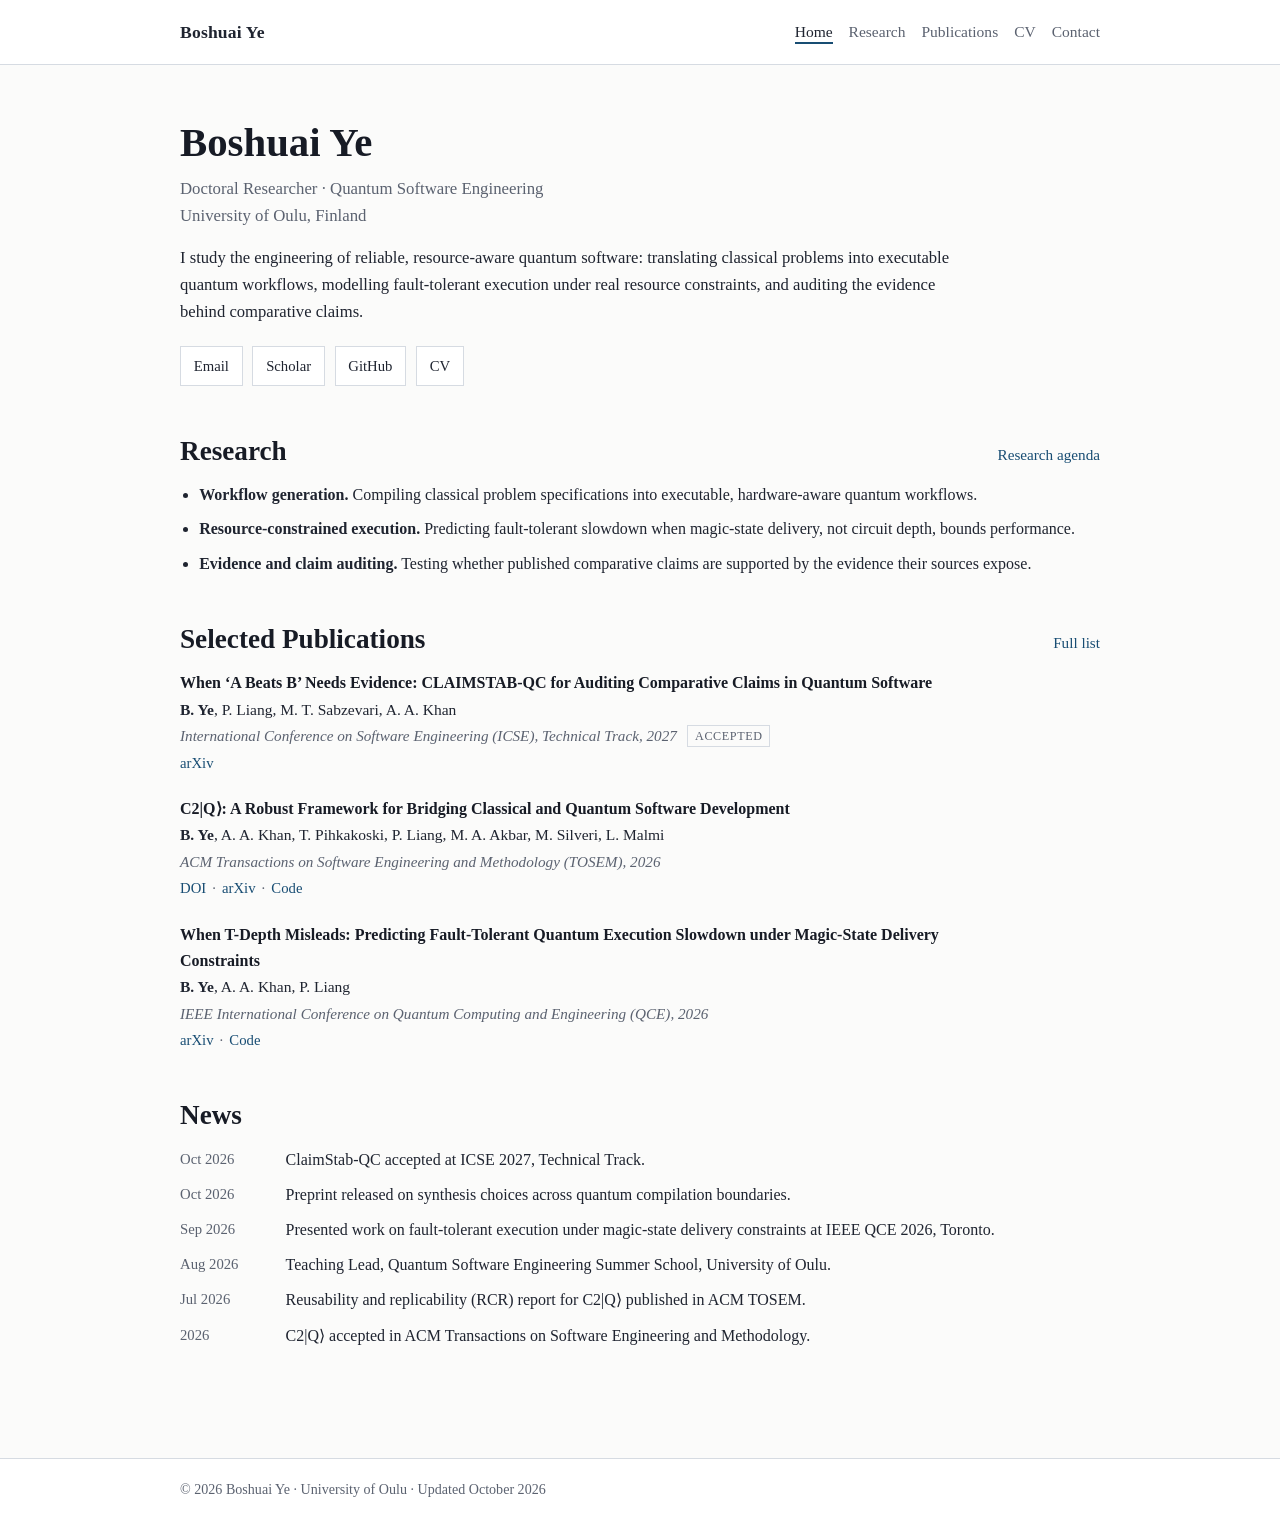
==== commit 703481f7: "List the TOSEM RCR report as its own publication and add TOSEM news - Promote the reusability and re" ====
--- a/index.html
+++ b/index.html
@@ -123,6 +123,8 @@
         <li><span class="news-date">Oct 2026</span> Preprint released on synthesis choices across quantum compilation boundaries.</li>
         <li><span class="news-date">Sep 2026</span> Presented work on fault-tolerant execution under magic-state delivery constraints at IEEE QCE 2026, Toronto.</li>
         <li><span class="news-date">Aug 2026</span> Teaching Lead, Quantum Software Engineering Summer School, University of Oulu.</li>
+        <li><span class="news-date">Jul 2026</span> Reusability and replicability (RCR) report for C2|Q⟩ published in ACM TOSEM.</li>
+        <li><span class="news-date">2026</span> C2|Q⟩ accepted in ACM Transactions on Software Engineering and Methodology.</li>
       </ul>
     </section>
   </main>
--- a/styles.css
+++ b/styles.css
@@ -311,7 +311,7 @@
 
 .cv-row {
   display: grid;
-  grid-template-columns: 8rem minmax(0, 1fr);
+  grid-template-columns: 10.5rem minmax(0, 1fr);
   gap: 0.4rem 1.2rem;
   margin-bottom: 0.9rem;
   max-width: 52rem;
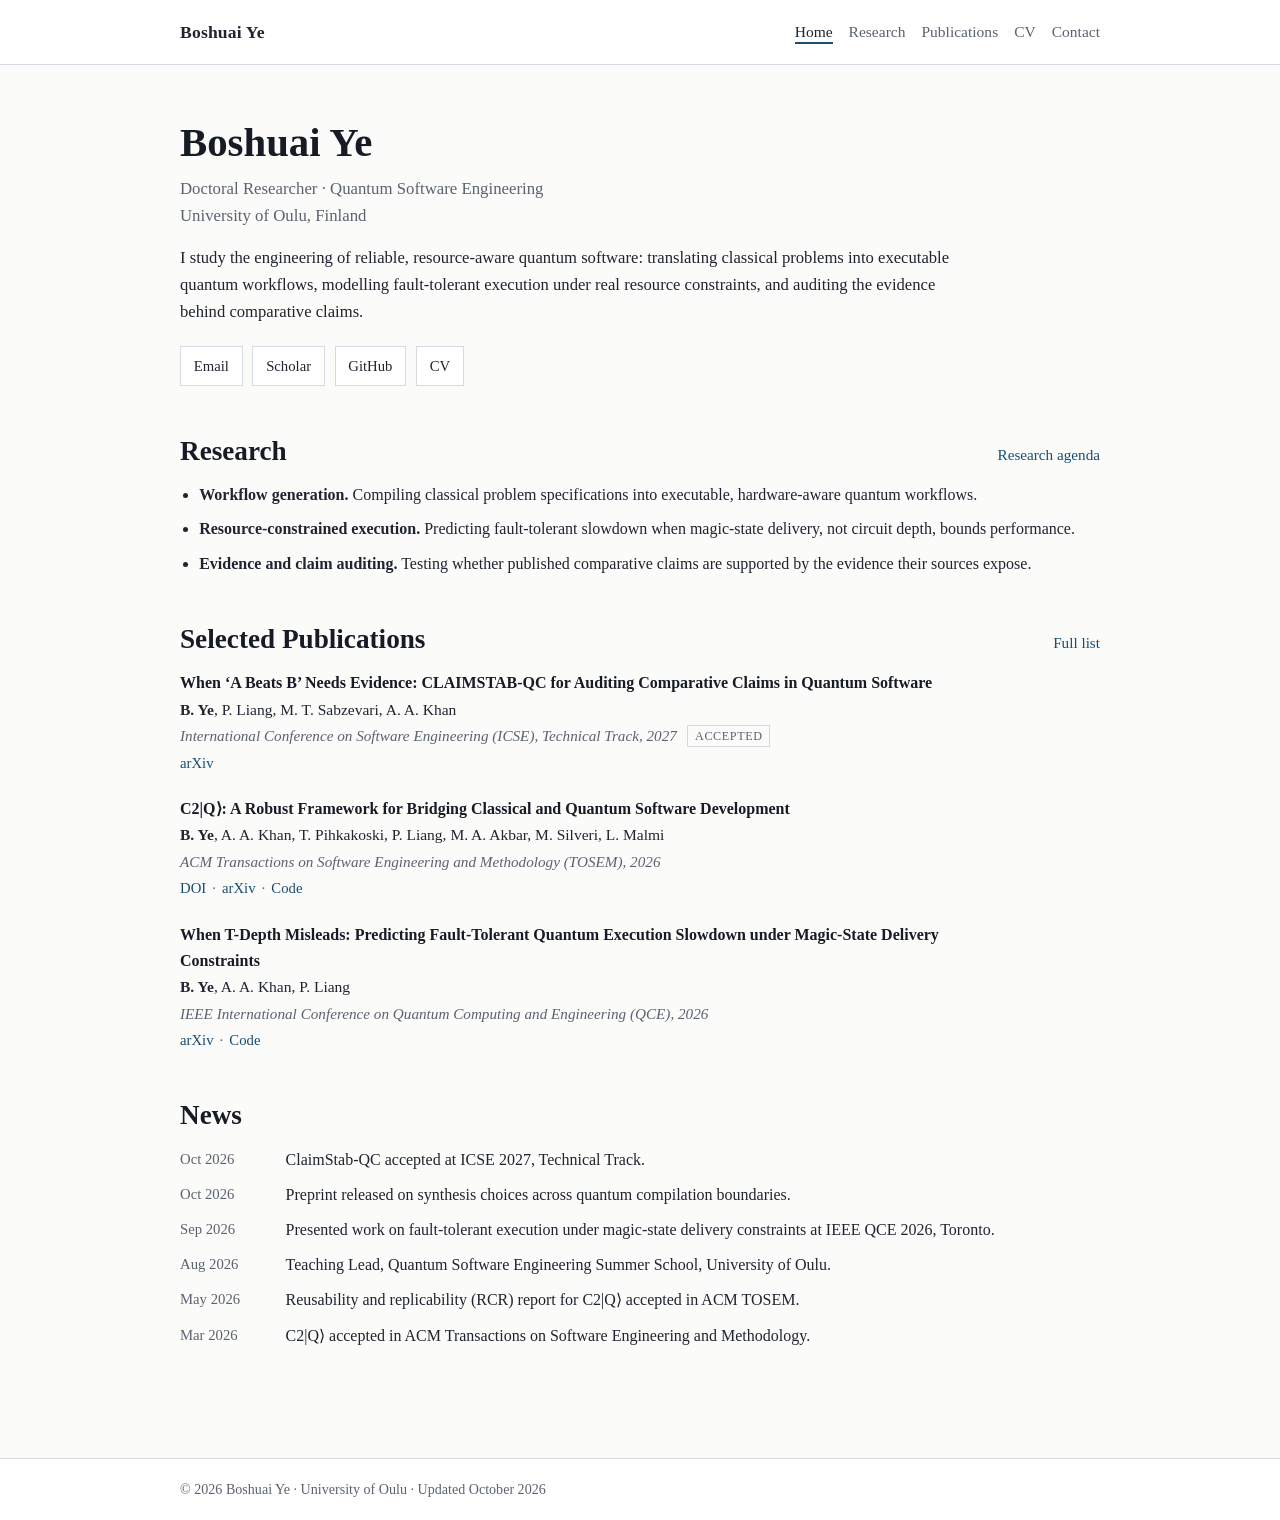
==== commit 8e28285d: "Date the TOSEM acceptance and RCR report entries C2|Q> accepted March 2026; its reusability and repl" ====
--- a/index.html
+++ b/index.html
@@ -123,8 +123,8 @@
         <li><span class="news-date">Oct 2026</span> Preprint released on synthesis choices across quantum compilation boundaries.</li>
         <li><span class="news-date">Sep 2026</span> Presented work on fault-tolerant execution under magic-state delivery constraints at IEEE QCE 2026, Toronto.</li>
         <li><span class="news-date">Aug 2026</span> Teaching Lead, Quantum Software Engineering Summer School, University of Oulu.</li>
-        <li><span class="news-date">Jul 2026</span> Reusability and replicability (RCR) report for C2|Q⟩ published in ACM TOSEM.</li>
-        <li><span class="news-date">2026</span> C2|Q⟩ accepted in ACM Transactions on Software Engineering and Methodology.</li>
+        <li><span class="news-date">May 2026</span> Reusability and replicability (RCR) report for C2|Q⟩ accepted in ACM TOSEM.</li>
+        <li><span class="news-date">Mar 2026</span> C2|Q⟩ accepted in ACM Transactions on Software Engineering and Methodology.</li>
       </ul>
     </section>
   </main>
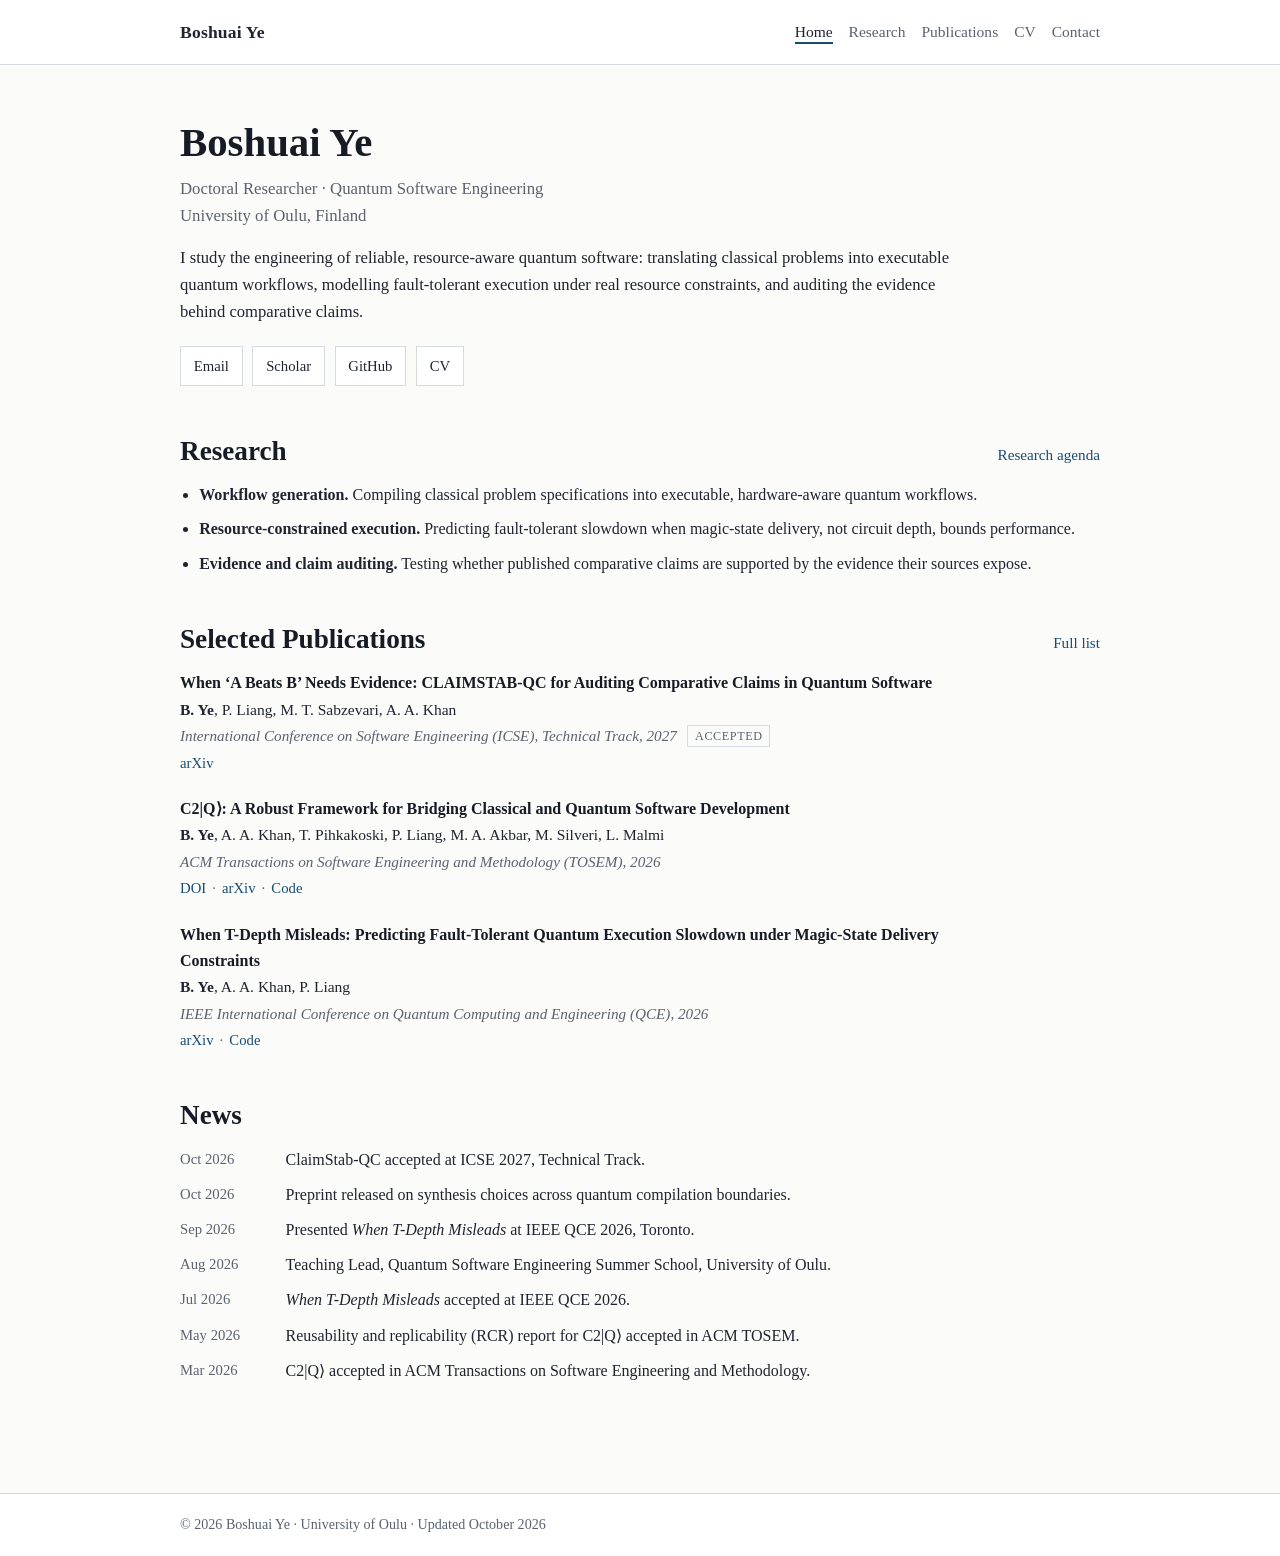
==== commit c6946e33: "Add QCE 2026 acceptance to news Accepted July 2026. Name the paper in both QCE entries rather than r" ====
--- a/index.html
+++ b/index.html
@@ -121,8 +121,9 @@
       <ul class="news-list">
         <li><span class="news-date">Oct 2026</span> ClaimStab-QC accepted at ICSE 2027, Technical Track.</li>
         <li><span class="news-date">Oct 2026</span> Preprint released on synthesis choices across quantum compilation boundaries.</li>
-        <li><span class="news-date">Sep 2026</span> Presented work on fault-tolerant execution under magic-state delivery constraints at IEEE QCE 2026, Toronto.</li>
+        <li><span class="news-date">Sep 2026</span> Presented <em>When T-Depth Misleads</em> at IEEE QCE 2026, Toronto.</li>
         <li><span class="news-date">Aug 2026</span> Teaching Lead, Quantum Software Engineering Summer School, University of Oulu.</li>
+        <li><span class="news-date">Jul 2026</span> <em>When T-Depth Misleads</em> accepted at IEEE QCE 2026.</li>
         <li><span class="news-date">May 2026</span> Reusability and replicability (RCR) report for C2|Q⟩ accepted in ACM TOSEM.</li>
         <li><span class="news-date">Mar 2026</span> C2|Q⟩ accepted in ACM Transactions on Software Engineering and Methodology.</li>
       </ul>
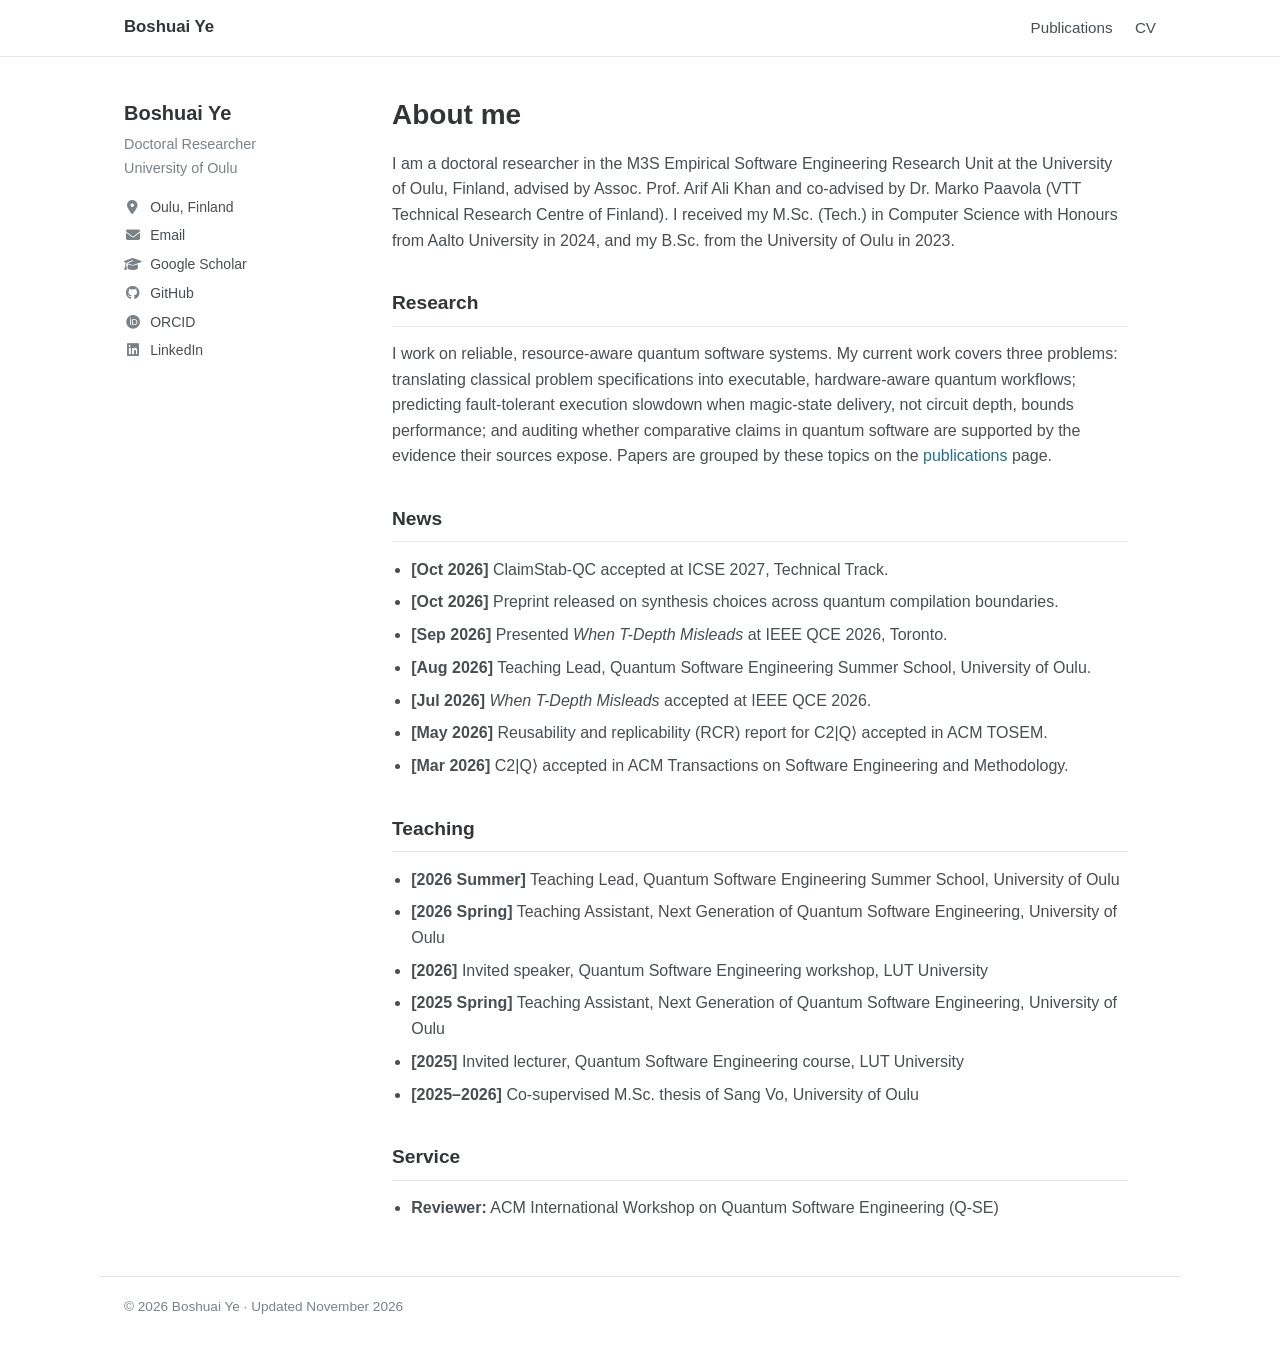
==== commit 25bedf85: "Adopt academicpages-style layout Follow the layout of jxhe.info: a thin masthead, a left sidebar car" ====
--- a/index.html
+++ b/index.html
@@ -3,14 +3,11 @@
 <head>
   <meta charset="UTF-8">
   <meta name="viewport" content="width=device-width, initial-scale=1.0">
-  <title>Boshuai Ye — Quantum Software Engineering, University of Oulu</title>
-  <meta name="description" content="Boshuai Ye is a doctoral researcher in quantum software engineering at the University of Oulu, working on reliable, resource-aware quantum software systems: workflow generation, fault-tolerant execution under resource constraints, and auditing empirical claims.">
+  <title>Boshuai Ye</title>
+  <meta name="description" content="Boshuai Ye is a doctoral researcher in quantum software engineering at the University of Oulu, working on reliable, resource-aware quantum software systems.">
   <link rel="canonical" href="https://bossy-ye.github.io/">
-  <link rel="icon" href="data:image/svg+xml,%3Csvg xmlns='http://www.w3.org/2000/svg' viewBox='0 0 64 64'%3E%3Crect width='64' height='64' rx='10' fill='%23184d73'/%3E%3Ctext x='32' y='43' font-family='Georgia, serif' font-size='28' fill='%23ffffff' text-anchor='middle'%3EBY%3C/text%3E%3C/svg%3E">
-  <meta property="og:title" content="Boshuai Ye — Quantum Software Engineering">
-  <meta property="og:description" content="Doctoral researcher at the University of Oulu working on reliable, resource-aware quantum software systems.">
-  <meta property="og:url" content="https://bossy-ye.github.io/">
-  <meta property="og:type" content="profile">
+  <link rel="icon" href="data:image/svg+xml,%3Csvg xmlns='http://www.w3.org/2000/svg' viewBox='0 0 64 64'%3E%3Crect width='64' height='64' rx='10' fill='%23236e85'/%3E%3Ctext x='32' y='43' font-family='Helvetica, Arial, sans-serif' font-size='26' font-weight='600' fill='%23ffffff' text-anchor='middle'%3EBY%3C/text%3E%3C/svg%3E">
+  <link rel="stylesheet" href="https://cdnjs.cloudflare.com/ajax/libs/font-awesome/6.5.2/css/all.min.css" crossorigin="anonymous" referrerpolicy="no-referrer">
   <link rel="stylesheet" href="styles.css">
   <script type="application/ld+json">
   {
@@ -18,10 +15,7 @@
     "@type": "Person",
     "name": "Boshuai Ye",
     "jobTitle": "Doctoral Researcher",
-    "affiliation": {
-      "@type": "CollegeOrUniversity",
-      "name": "University of Oulu"
-    },
+    "affiliation": {"@type": "CollegeOrUniversity", "name": "University of Oulu"},
     "url": "https://bossy-ye.github.io/",
     "email": "mailto:boshuai.ye@oulu.fi",
     "sameAs": [
@@ -34,106 +28,84 @@
   </script>
 </head>
 <body>
-  <header class="site-header">
-    <div class="container header-inner">
-      <a class="site-name" href="index.html">Boshuai Ye</a>
+  <header class="masthead">
+    <div class="masthead-inner">
+      <a class="site-title" href="index.html">Boshuai Ye</a>
       <nav aria-label="Main navigation">
-        <ul class="nav-list">
-          <li><a class="active" href="index.html" aria-current="page">Home</a></li>
-          <li><a href="research.html">Research</a></li>
+        <ul class="nav">
           <li><a href="publications.html">Publications</a></li>
           <li><a href="cv.html">CV</a></li>
-          <li><a href="contact.html">Contact</a></li>
         </ul>
       </nav>
     </div>
   </header>
 
-  <main class="container">
-    <section class="hero">
-      <h1>Boshuai Ye</h1>
-      <p class="subtitle">Doctoral Researcher · Quantum Software Engineering<br>
-      University of Oulu, Finland</p>
-      <p class="hero-intro">
-        I study the engineering of reliable, resource-aware quantum software: translating classical
-        problems into executable quantum workflows, modelling fault-tolerant execution under real
-        resource constraints, and auditing the evidence behind comparative claims.
+  <div class="layout">
+    <aside class="sidebar">
+      <!-- Portrait: save a square photo as assets/portrait.jpg, then uncomment. -->
+      <!-- <img class="avatar" src="assets/portrait.jpg" alt="Boshuai Ye" width="160" height="160"> -->
+      <h2 class="author-name">Boshuai Ye</h2>
+      <p class="author-bio">Doctoral Researcher<br>University of Oulu</p>
+      <ul class="author-urls">
+        <li><i class="fa-solid fa-fw fa-location-dot" aria-hidden="true"></i> Oulu, Finland</li>
+        <li><a href="mailto:boshuai.ye@oulu.fi"><i class="fa-solid fa-fw fa-envelope" aria-hidden="true"></i> Email</a></li>
+        <li><a href="https://scholar.google.com/citations?user=jIF6lpkAAAAJ" target="_blank" rel="noopener noreferrer"><i class="fa-solid fa-fw fa-graduation-cap" aria-hidden="true"></i> Google Scholar</a></li>
+        <li><a href="https://github.com/Bossy-Ye" target="_blank" rel="noopener noreferrer"><i class="fa-brands fa-fw fa-github" aria-hidden="true"></i> GitHub</a></li>
+        <li><a href="https://orcid.org/0009-0000-3480-1234" target="_blank" rel="noopener noreferrer"><i class="fa-brands fa-fw fa-orcid" aria-hidden="true"></i> ORCID</a></li>
+        <li><a href="https://www.linkedin.com/in/boshuai-ye-b0a739298/" target="_blank" rel="noopener noreferrer"><i class="fa-brands fa-fw fa-linkedin" aria-hidden="true"></i> LinkedIn</a></li>
+      </ul>
+    </aside>
+
+    <main class="page">
+      <h1 class="page-title">About me</h1>
+      <p>
+        I am a doctoral researcher in the M3S Empirical Software Engineering Research Unit at the
+        University of Oulu, Finland, advised by Assoc. Prof. Arif Ali Khan and co-advised by
+        Dr. Marko Paavola (VTT Technical Research Centre of Finland). I received my M.Sc. (Tech.)
+        in Computer Science with Honours from Aalto University in 2024, and my B.Sc. from the
+        University of Oulu in 2023.
       </p>
-      <div class="button-row">
-        <a class="button-link" href="mailto:boshuai.ye@oulu.fi">Email</a>
-        <a class="button-link" href="https://scholar.google.com/citations?user=jIF6lpkAAAAJ" target="_blank" rel="noopener noreferrer">Scholar</a>
-        <a class="button-link" href="https://github.com/Bossy-Ye" target="_blank" rel="noopener noreferrer">GitHub</a>
-        <a class="button-link" href="cv.html">CV</a>
-      </div>
-    </section>
 
-    <section class="section">
-      <div class="section-head">
-        <h2>Research</h2>
-        <a class="text-link" href="research.html">Research agenda</a>
-      </div>
-      <ul class="simple-list">
-        <li><strong>Workflow generation.</strong> Compiling classical problem specifications into executable, hardware-aware quantum workflows.</li>
-        <li><strong>Resource-constrained execution.</strong> Predicting fault-tolerant slowdown when magic-state delivery, not circuit depth, bounds performance.</li>
-        <li><strong>Evidence and claim auditing.</strong> Testing whether published comparative claims are supported by the evidence their sources expose.</li>
+      <h2 id="research">Research</h2>
+      <p>
+        I work on reliable, resource-aware quantum software systems. My current work covers three
+        problems: translating classical problem specifications into executable, hardware-aware
+        quantum workflows; predicting fault-tolerant execution slowdown when magic-state delivery,
+        not circuit depth, bounds performance; and auditing whether comparative claims in quantum
+        software are supported by the evidence their sources expose. Papers are grouped by these
+        topics on the <a href="publications.html">publications</a> page.
+      </p>
+
+      <h2 id="news">News</h2>
+      <ul class="plain-list">
+        <li><strong>[Oct 2026]</strong> ClaimStab-QC accepted at ICSE 2027, Technical Track.</li>
+        <li><strong>[Oct 2026]</strong> Preprint released on synthesis choices across quantum compilation boundaries.</li>
+        <li><strong>[Sep 2026]</strong> Presented <em>When T-Depth Misleads</em> at IEEE QCE 2026, Toronto.</li>
+        <li><strong>[Aug 2026]</strong> Teaching Lead, Quantum Software Engineering Summer School, University of Oulu.</li>
+        <li><strong>[Jul 2026]</strong> <em>When T-Depth Misleads</em> accepted at IEEE QCE 2026.</li>
+        <li><strong>[May 2026]</strong> Reusability and replicability (RCR) report for C2|Q⟩ accepted in ACM TOSEM.</li>
+        <li><strong>[Mar 2026]</strong> C2|Q⟩ accepted in ACM Transactions on Software Engineering and Methodology.</li>
       </ul>
-    </section>
 
-    <section class="section">
-      <div class="section-head">
-        <h2>Selected Publications</h2>
-        <a class="text-link" href="publications.html">Full list</a>
-      </div>
-      <ul class="pub-list">
-        <li>
-          <span class="pub-title">When &lsquo;A Beats B&rsquo; Needs Evidence: CLAIMSTAB-QC for Auditing Comparative Claims in Quantum Software</span><br>
-          <span class="pub-authors"><strong>B. Ye</strong>, P. Liang, M. T. Sabzevari, A. A. Khan</span><br>
-          <span class="pub-venue">International Conference on Software Engineering (ICSE), Technical Track, 2027</span>
-          <span class="status">Accepted</span><br>
-          <span class="pub-links">
-            <a href="https://arxiv.org/abs/2607.00516" target="_blank" rel="noopener noreferrer">arXiv</a>
-          </span>
-        </li>
-        <li>
-          <span class="pub-title">C2|Q⟩: A Robust Framework for Bridging Classical and Quantum Software Development</span><br>
-          <span class="pub-authors"><strong>B. Ye</strong>, A. A. Khan, T. Pihkakoski, P. Liang, M. A. Akbar, M. Silveri, L. Malmi</span><br>
-          <span class="pub-venue">ACM Transactions on Software Engineering and Methodology (TOSEM), 2026</span><br>
-          <span class="pub-links">
-            <a href="https://doi.org/10.1145/3803018" target="_blank" rel="noopener noreferrer">DOI</a>
-            <a href="https://arxiv.org/abs/2510.02854" target="_blank" rel="noopener noreferrer">arXiv</a>
-            <a href="https://github.com/C2-Q/C2Q" target="_blank" rel="noopener noreferrer">Code</a>
-          </span>
-        </li>
-        <li>
-          <span class="pub-title">When T-Depth Misleads: Predicting Fault-Tolerant Quantum Execution Slowdown under Magic-State Delivery Constraints</span><br>
-          <span class="pub-authors"><strong>B. Ye</strong>, A. A. Khan, P. Liang</span><br>
-          <span class="pub-venue">IEEE International Conference on Quantum Computing and Engineering (QCE), 2026</span><br>
-          <span class="pub-links">
-            <a href="https://arxiv.org/abs/2604.11409" target="_blank" rel="noopener noreferrer">arXiv</a>
-            <a href="https://github.com/C2-Q/BARC" target="_blank" rel="noopener noreferrer">Code</a>
-          </span>
-        </li>
+      <h2 id="teaching">Teaching</h2>
+      <ul class="plain-list">
+        <li><strong>[2026 Summer]</strong> Teaching Lead, Quantum Software Engineering Summer School, University of Oulu</li>
+        <li><strong>[2026 Spring]</strong> Teaching Assistant, Next Generation of Quantum Software Engineering, University of Oulu</li>
+        <li><strong>[2026]</strong> Invited speaker, Quantum Software Engineering workshop, LUT University</li>
+        <li><strong>[2025 Spring]</strong> Teaching Assistant, Next Generation of Quantum Software Engineering, University of Oulu</li>
+        <li><strong>[2025]</strong> Invited lecturer, Quantum Software Engineering course, LUT University</li>
+        <li><strong>[2025–2026]</strong> Co-supervised M.Sc. thesis of Sang Vo, University of Oulu</li>
       </ul>
-    </section>
 
-    <section class="section">
-      <h2>News</h2>
-      <ul class="news-list">
-        <li><span class="news-date">Oct 2026</span> ClaimStab-QC accepted at ICSE 2027, Technical Track.</li>
-        <li><span class="news-date">Oct 2026</span> Preprint released on synthesis choices across quantum compilation boundaries.</li>
-        <li><span class="news-date">Sep 2026</span> Presented <em>When T-Depth Misleads</em> at IEEE QCE 2026, Toronto.</li>
-        <li><span class="news-date">Aug 2026</span> Teaching Lead, Quantum Software Engineering Summer School, University of Oulu.</li>
-        <li><span class="news-date">Jul 2026</span> <em>When T-Depth Misleads</em> accepted at IEEE QCE 2026.</li>
-        <li><span class="news-date">May 2026</span> Reusability and replicability (RCR) report for C2|Q⟩ accepted in ACM TOSEM.</li>
-        <li><span class="news-date">Mar 2026</span> C2|Q⟩ accepted in ACM Transactions on Software Engineering and Methodology.</li>
+      <h2 id="service">Service</h2>
+      <ul class="plain-list">
+        <li><strong>Reviewer:</strong> ACM International Workshop on Quantum Software Engineering (Q-SE)</li>
       </ul>
-    </section>
-  </main>
+    </main>
+  </div>
 
   <footer class="site-footer">
-    <div class="container">
-      <p>© 2026 Boshuai Ye · University of Oulu · Updated October 2026</p>
-    </div>
+    <p>© 2026 Boshuai Ye · Updated November 2026</p>
   </footer>
 </body>
 </html>
--- a/styles.css
+++ b/styles.css
@@ -1,12 +1,13 @@
 :root {
-  --background: #fbfbfa;
-  --surface: #ffffff;
-  --text: #1f2430;
-  --muted: #5b6270;
-  --line: #d6dbe2;
-  --accent: #184d73;
-  --accent-soft: #edf3f7;
-  --max-width: 920px;
+  --text: #494e52;
+  --heading: #313537;
+  --muted: #7a8288;
+  --rule: #e6e8e9;
+  --link: #236e85;
+  --link-hover: #174b5b;
+  --background: #ffffff;
+  --sidebar-width: 220px;
+  --max-width: 1080px;
 }
 
 *,
@@ -17,226 +18,182 @@
 
 html {
   font-size: 16px;
+  -webkit-text-size-adjust: 100%;
 }
 
 body {
   margin: 0;
-  font-family: "Palatino Linotype", "Book Antiqua", Palatino, Georgia, "Times New Roman", serif;
-  line-height: 1.65;
+  font-family: -apple-system, BlinkMacSystemFont, "Roboto", "Segoe UI", "Helvetica Neue", "Lucida Grande", Arial, sans-serif;
+  line-height: 1.6;
   color: var(--text);
   background: var(--background);
 }
 
 a {
-  color: var(--accent);
+  color: var(--link);
   text-decoration: none;
 }
 
 a:hover,
 a:focus-visible {
+  color: var(--link-hover);
   text-decoration: underline;
 }
 
-.container {
-  width: min(var(--max-width), calc(100% - 3rem));
-  margin: 0 auto;
-}
-
-.site-header {
-  border-bottom: 1px solid var(--line);
-  background: var(--surface);
-}
-
-.header-inner {
+/* Masthead */
+
+.masthead {
+  border-bottom: 1px solid var(--rule);
+}
+
+.masthead-inner {
   display: flex;
   align-items: center;
   justify-content: space-between;
   gap: 1rem;
-  padding: 1.1rem 0;
-}
-
-.site-name {
-  font-size: 1.1rem;
-  font-weight: 600;
+  max-width: var(--max-width);
+  margin: 0 auto;
+  padding: 0.9rem 1.5rem;
+}
+
+.site-title {
+  color: var(--heading);
+  font-weight: 700;
+  font-size: 1.05rem;
+}
+
+.site-title:hover,
+.site-title:focus-visible {
+  color: var(--heading);
+  text-decoration: none;
+}
+
+.nav {
+  display: flex;
+  gap: 1.4rem;
+  list-style: none;
+  margin: 0;
+  padding: 0;
+}
+
+.nav a {
   color: var(--text);
-  letter-spacing: 0.01em;
-}
-
-.site-name:hover,
-.site-name:focus-visible {
-  text-decoration: none;
-  color: var(--accent);
-}
-
-.nav-list {
-  display: flex;
-  flex-wrap: wrap;
-  list-style: none;
-  margin: 0;
-  padding: 0;
-  gap: 1rem;
-}
-
-.nav-list a {
-  color: var(--muted);
-  font-size: 0.97rem;
-  padding-bottom: 0.12rem;
-  border-bottom: 2px solid transparent;
-}
-
-.nav-list a.active {
+  font-size: 0.95rem;
+}
+
+.nav a.active {
+  color: var(--heading);
+  font-weight: 600;
+}
+
+/* Two-column layout */
+
+.layout {
+  display: grid;
+  grid-template-columns: var(--sidebar-width) minmax(0, 1fr);
+  gap: 3rem;
+  max-width: var(--max-width);
+  margin: 0 auto;
+  padding: 2.5rem 1.5rem 3rem;
+}
+
+.sidebar {
+  position: sticky;
+  top: 2rem;
+  align-self: start;
+}
+
+.avatar {
+  display: block;
+  width: 160px;
+  height: 160px;
+  object-fit: cover;
+  border-radius: 50%;
+  border: 1px solid var(--rule);
+  margin-bottom: 1rem;
+}
+
+.author-name {
+  margin: 0 0 0.3rem;
+  padding: 0;
+  border: 0;
+  font-size: 1.25rem;
+  font-weight: 600;
+  color: var(--heading);
+}
+
+.author-bio {
+  margin: 0 0 1rem;
+  font-size: 0.9rem;
+  color: var(--muted);
+}
+
+.author-urls {
+  list-style: none;
+  margin: 0;
+  padding: 0;
+  font-size: 0.875rem;
+}
+
+.author-urls li {
+  margin-bottom: 0.4rem;
+  white-space: nowrap;
+}
+
+.author-urls a {
   color: var(--text);
-  border-bottom-color: var(--accent);
-}
-
-main {
-  padding: 3.3rem 0 4rem;
-}
-
-h1,
-h2,
-h3 {
-  margin-top: 0;
+}
+
+.author-urls a:hover,
+.author-urls a:focus-visible {
+  color: var(--link);
+}
+
+.author-urls i {
+  color: var(--muted);
+  margin-right: 0.3rem;
+}
+
+/* Page content */
+
+.page {
+  min-width: 0;
+  max-width: 46rem;
+}
+
+.page-title {
+  margin: 0 0 1.2rem;
+  font-size: 1.75rem;
+  font-weight: 600;
+  color: var(--heading);
   line-height: 1.25;
-  color: #171b25;
-}
-
-h1 {
-  font-size: clamp(2rem, 4vw, 2.55rem);
-  margin-bottom: 0.35rem;
 }
 
 h2 {
-  font-size: clamp(1.35rem, 2.5vw, 1.7rem);
-  margin-bottom: 0.9rem;
-}
-
-h3 {
-  font-size: 1.12rem;
-  margin-bottom: 0.45rem;
+  margin: 2.2rem 0 0.9rem;
+  padding-bottom: 0.4rem;
+  border-bottom: 1px solid var(--rule);
+  font-size: 1.2rem;
+  font-weight: 600;
+  color: var(--heading);
 }
 
 p {
   margin: 0 0 1rem;
 }
 
-.hero {
-  margin-bottom: 3rem;
-}
-
-
-
-.subtitle {
-  color: var(--muted);
-  font-size: 1.05rem;
-  margin-bottom: 0.85rem;
-}
-
-.hero-intro {
-  max-width: 50rem;
-  font-size: 1.04rem;
-}
-
-.lead {
-  max-width: 50rem;
-  font-size: 1.04rem;
-}
-
-.button-row {
-  display: flex;
-  flex-wrap: wrap;
-  gap: 0.6rem;
-  margin-top: 1.25rem;
-}
-
-.button-link {
-  display: inline-block;
-  border: 1px solid var(--line);
-  color: var(--text);
-  background: var(--surface);
-  padding: 0.42rem 0.8rem;
-  font-size: 0.92rem;
-}
-
-.button-link:hover,
-.button-link:focus-visible {
-  background: var(--accent-soft);
-  text-decoration: none;
-}
-
-.section {
-  margin-bottom: 2.8rem;
-}
-
-.section-head {
-  display: flex;
-  flex-wrap: wrap;
-  gap: 0.8rem;
-  justify-content: space-between;
-  align-items: baseline;
-}
-
-.text-link {
-  font-size: 0.95rem;
-}
-
-.grid {
-  display: grid;
-  gap: 1rem;
-}
-
-.two-col {
-  grid-template-columns: repeat(2, minmax(0, 1fr));
-}
-
-.card {
-  border: 1px solid var(--line);
-  background: var(--surface);
-  padding: 1rem 1.1rem;
-}
-
-.card-links {
-  margin-bottom: 0;
-  font-size: 0.94rem;
-}
-
-.card-links a + a::before {
-  content: " · ";
-  color: var(--muted);
-  margin: 0 0.28rem 0 0.2rem;
-}
-
-.simple-list {
+.muted {
+  color: var(--muted);
+  font-size: 0.9rem;
+}
+
+.plain-list {
   margin: 0;
   padding-left: 1.2rem;
 }
 
-.simple-list li {
-  margin-bottom: 0.5rem;
-}
-
-/* News */
-
-.news-list {
-  list-style: none;
-  margin: 0;
-  padding: 0;
-  max-width: 52rem;
-}
-
-.news-list li {
-  margin-bottom: 0.55rem;
-  padding-left: 6.6rem;
-  position: relative;
-}
-
-.news-date {
-  position: absolute;
-  left: 0;
-  top: 0;
-  color: var(--muted);
-  font-size: 0.92rem;
-  white-space: nowrap;
+.plain-list li {
+  margin-bottom: 0.45rem;
 }
 
 /* Publications */
@@ -248,57 +205,12 @@
 }
 
 .pub-list li {
-  margin-bottom: 1.25rem;
-  max-width: 52rem;
+  margin-bottom: 1.15rem;
 }
 
 .pub-title {
   font-weight: 600;
-  color: #171b25;
-}
-
-.pub-authors {
-  font-size: 0.97rem;
-}
-
-.pub-venue {
-  font-style: italic;
-  color: var(--muted);
-  font-size: 0.95rem;
-}
-
-.pub-links {
-  font-size: 0.92rem;
-}
-
-.pub-links a {
-  margin-right: 0.15rem;
-}
-
-.pub-links a + a::before {
-  content: "· ";
-  color: var(--muted);
-  margin-right: 0.15rem;
-}
-
-.status {
-  display: inline-block;
-  margin-left: 0.4rem;
-  padding: 0.02rem 0.42rem;
-  border: 1px solid var(--line);
-  color: var(--muted);
-  font-size: 0.76rem;
-  font-style: normal;
-  letter-spacing: 0.05em;
-  text-transform: uppercase;
-  vertical-align: 0.1em;
-  white-space: nowrap;
-}
-
-.pub-note {
-  margin: 0.3rem 0 0;
-  font-size: 0.92rem;
-  color: var(--muted);
+  color: var(--heading);
 }
 
 /* CV rows */
@@ -312,93 +224,66 @@
 .cv-row {
   display: grid;
   grid-template-columns: 10.5rem minmax(0, 1fr);
-  gap: 0.4rem 1.2rem;
-  margin-bottom: 0.9rem;
-  max-width: 52rem;
+  gap: 0.3rem 1.2rem;
+  margin-bottom: 0.8rem;
 }
 
 .cv-date {
   color: var(--muted);
-  font-size: 0.95rem;
+  font-size: 0.92rem;
   white-space: nowrap;
 }
 
-.keyword-list {
-  display: flex;
-  flex-wrap: wrap;
-  gap: 0.5rem;
-  padding: 0;
-  margin: 0;
-  list-style: none;
-}
-
-.keyword-list li {
-  border: 1px solid var(--line);
-  background: var(--surface);
-  padding: 0.24rem 0.55rem;
-  color: var(--muted);
-  font-size: 0.88rem;
-}
-
-.contact-list {
-  list-style: none;
-  margin: 0;
-  padding: 0;
-}
-
-.contact-list li {
-  border-bottom: 1px solid var(--line);
-  padding: 0.65rem 0;
-}
-
-.contact-label {
-  display: inline-block;
-  min-width: 8rem;
-  color: var(--muted);
-}
+/* Footer */
 
 .site-footer {
-  border-top: 1px solid var(--line);
-  padding: 1.2rem 0;
-  background: var(--surface);
+  border-top: 1px solid var(--rule);
+  max-width: var(--max-width);
+  margin: 0 auto;
+  padding: 1.2rem 1.5rem 2rem;
 }
 
 .site-footer p {
   margin: 0;
-  color: var(--muted);
-  font-size: 0.88rem;
-}
-
-@media (max-width: 720px) {
-  .container {
-    width: min(var(--max-width), calc(100% - 2rem));
-  }
-
-  .header-inner {
-    align-items: flex-start;
-    flex-direction: column;
-  }
-
-
-  .two-col {
+  font-size: 0.85rem;
+  color: var(--muted);
+}
+
+/* Narrow screens: sidebar stacks above the content */
+
+@media (max-width: 800px) {
+  .masthead-inner {
+    padding: 0.8rem 1rem;
+  }
+
+  .layout {
     grid-template-columns: 1fr;
-  }
-
-  .news-list li {
-    padding-left: 0;
-  }
-
-  .news-date {
+    gap: 1.5rem;
+    padding: 1.5rem 1rem 2.5rem;
+  }
+
+  .sidebar {
     position: static;
-    display: block;
+    padding-bottom: 1.2rem;
+    border-bottom: 1px solid var(--rule);
+  }
+
+  .author-urls {
+    display: flex;
+    flex-wrap: wrap;
+    gap: 0.3rem 1rem;
+  }
+
+  .author-urls li {
+    margin-bottom: 0;
   }
 
   .cv-row {
     grid-template-columns: 1fr;
-    gap: 0.1rem;
-  }
-
-  main {
-    padding-top: 2.4rem;
-  }
-}
+    gap: 0;
+  }
+
+  .site-footer {
+    padding: 1rem;
+  }
+}
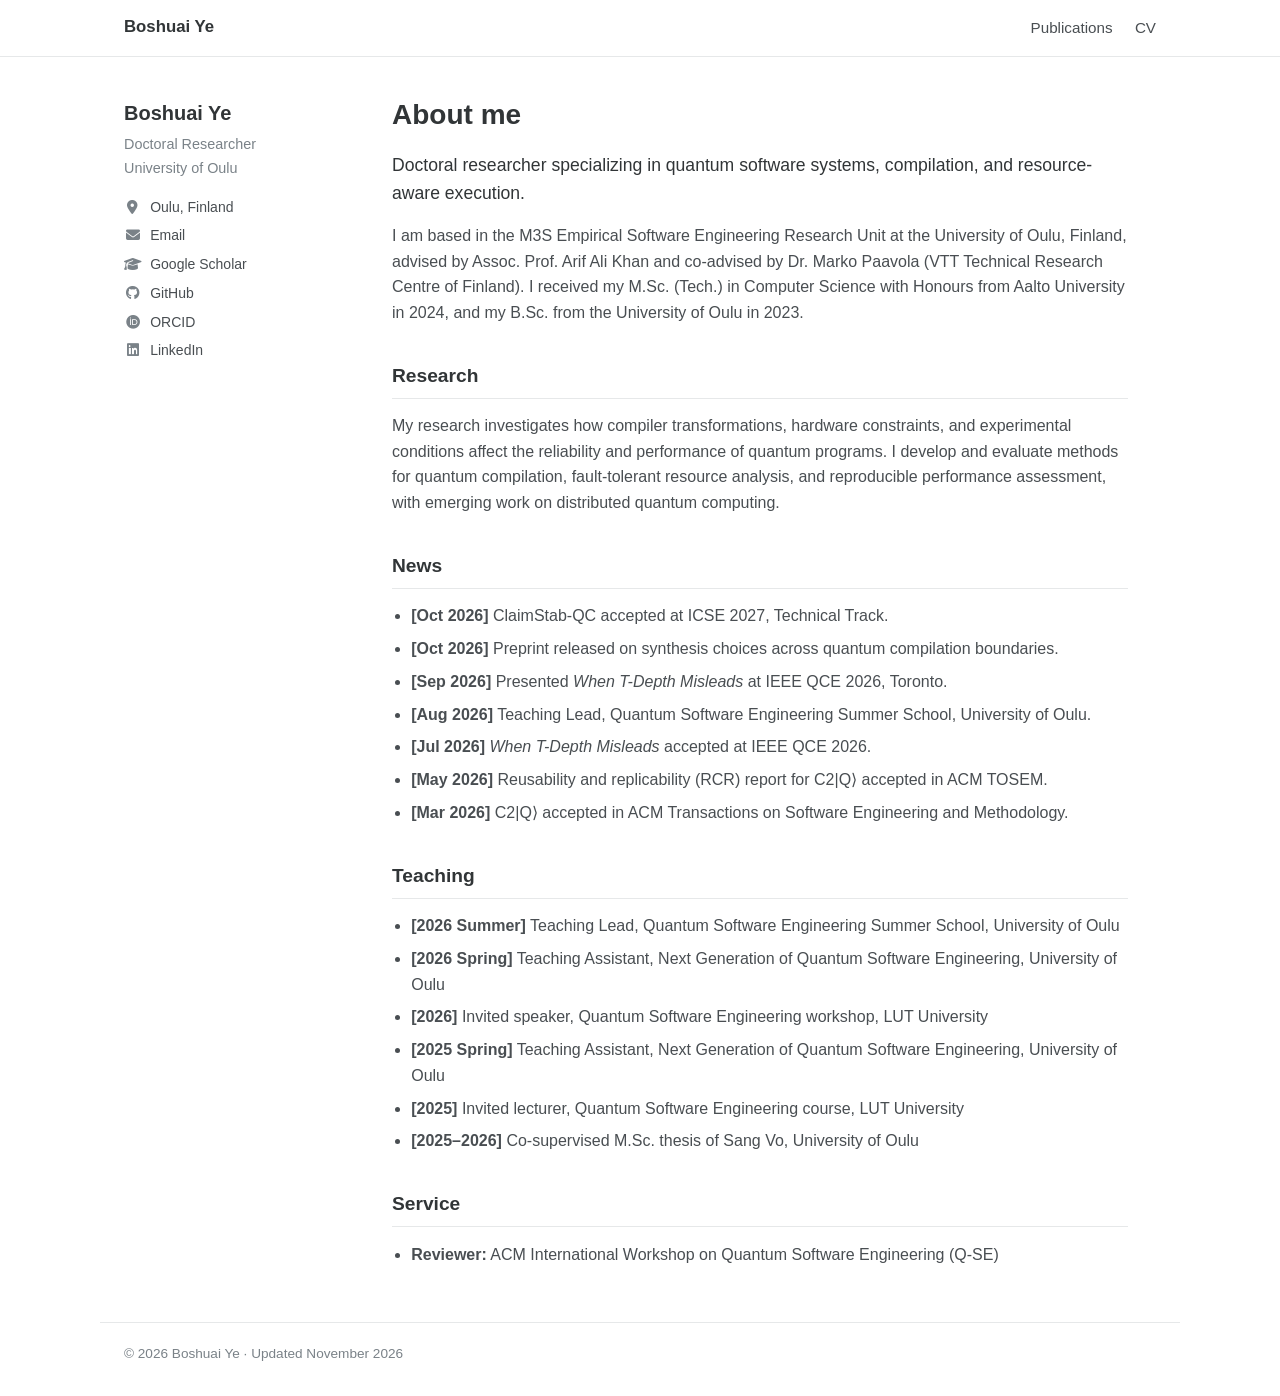
==== commit 59814f24: "Rewrite home page summary and research statement Open the About page with a one-line summary of the " ====
--- a/index.html
+++ b/index.html
@@ -4,7 +4,7 @@
   <meta charset="UTF-8">
   <meta name="viewport" content="width=device-width, initial-scale=1.0">
   <title>Boshuai Ye</title>
-  <meta name="description" content="Boshuai Ye is a doctoral researcher in quantum software engineering at the University of Oulu, working on reliable, resource-aware quantum software systems.">
+  <meta name="description" content="Boshuai Ye, University of Oulu: doctoral researcher specializing in quantum software systems, compilation, and resource-aware execution.">
   <link rel="canonical" href="https://bossy-ye.github.io/">
   <link rel="icon" href="data:image/svg+xml,%3Csvg xmlns='http://www.w3.org/2000/svg' viewBox='0 0 64 64'%3E%3Crect width='64' height='64' rx='10' fill='%23236e85'/%3E%3Ctext x='32' y='43' font-family='Helvetica, Arial, sans-serif' font-size='26' font-weight='600' fill='%23ffffff' text-anchor='middle'%3EBY%3C/text%3E%3C/svg%3E">
   <link rel="stylesheet" href="https://cdnjs.cloudflare.com/ajax/libs/font-awesome/6.5.2/css/all.min.css" crossorigin="anonymous" referrerpolicy="no-referrer">
@@ -58,8 +58,12 @@
 
     <main class="page">
       <h1 class="page-title">About me</h1>
+      <p class="lead">
+        Doctoral researcher specializing in quantum software systems, compilation, and
+        resource-aware execution.
+      </p>
       <p>
-        I am a doctoral researcher in the M3S Empirical Software Engineering Research Unit at the
+        I am based in the M3S Empirical Software Engineering Research Unit at the
         University of Oulu, Finland, advised by Assoc. Prof. Arif Ali Khan and co-advised by
         Dr. Marko Paavola (VTT Technical Research Centre of Finland). I received my M.Sc. (Tech.)
         in Computer Science with Honours from Aalto University in 2024, and my B.Sc. from the
@@ -68,12 +72,11 @@
 
       <h2 id="research">Research</h2>
       <p>
-        I work on reliable, resource-aware quantum software systems. My current work covers three
-        problems: translating classical problem specifications into executable, hardware-aware
-        quantum workflows; predicting fault-tolerant execution slowdown when magic-state delivery,
-        not circuit depth, bounds performance; and auditing whether comparative claims in quantum
-        software are supported by the evidence their sources expose. Papers are grouped by these
-        topics on the <a href="publications.html">publications</a> page.
+        My research investigates how compiler transformations, hardware constraints, and
+        experimental conditions affect the reliability and performance of quantum programs. I
+        develop and evaluate methods for quantum compilation, fault-tolerant resource analysis,
+        and reproducible performance assessment, with emerging work on distributed quantum
+        computing.
       </p>
 
       <h2 id="news">News</h2>
--- a/styles.css
+++ b/styles.css
@@ -182,6 +182,11 @@
   margin: 0 0 1rem;
 }
 
+.lead {
+  font-size: 1.1rem;
+  color: var(--heading);
+}
+
 .muted {
   color: var(--muted);
   font-size: 0.9rem;
